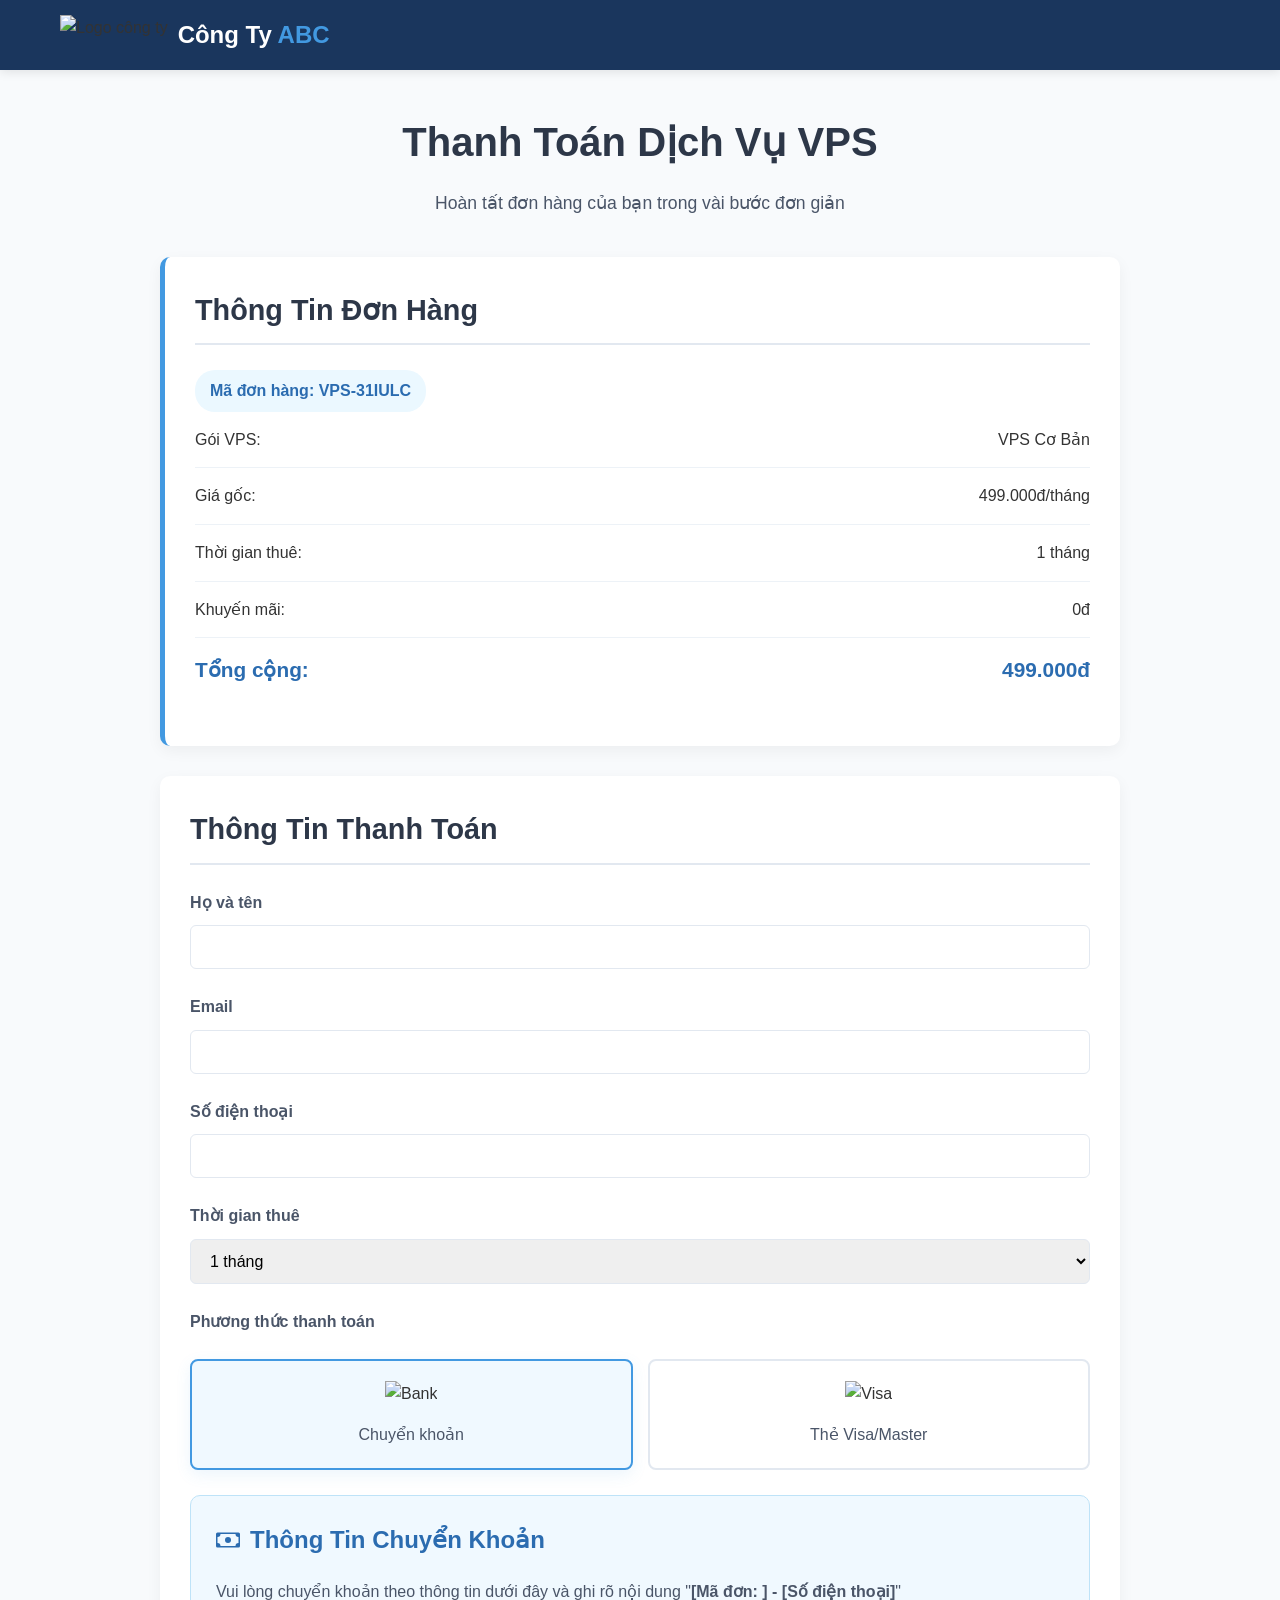
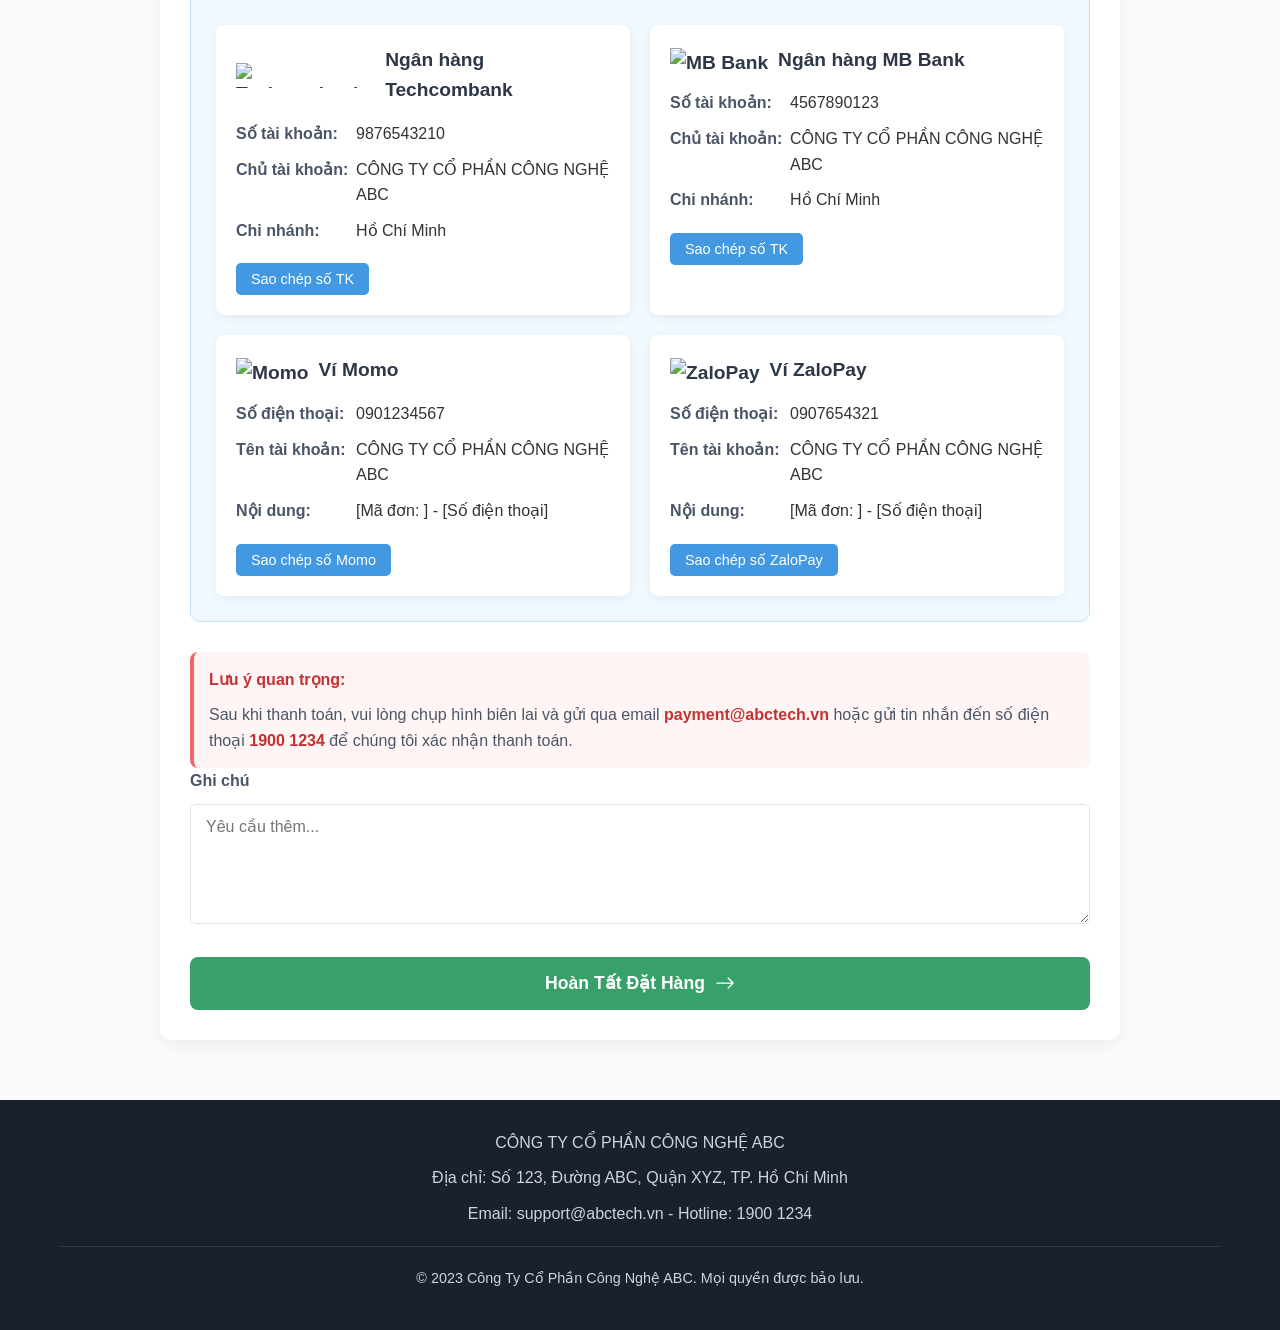
==== payment.html @ 770928f3 "payment.html" ====
<!DOCTYPE html>
<html lang="vi">
<head>
    <meta charset="UTF-8">
    <meta name="viewport" content="width=device-width, initial-scale=1.0">
    <title>Thanh Toán VPS | Công Ty Công Nghệ Sky Vps</title>
    <style>
        /* Reset CSS */
        * {
            margin: 0;
            padding: 0;
            box-sizing: border-box;
            font-family: 'Segoe UI', Tahoma, Geneva, Verdana, sans-serif;
        }
        
        body {
            background-color: #f8fafc;
            color: #333;
            line-height: 1.6;
        }
        
        /* Header */
        .company-header {
            background-color: #1a365d;
            padding: 15px 0;
            box-shadow: 0 2px 10px rgba(0, 0, 0, 0.1);
        }
        
        .header-container {
            max-width: 1200px;
            margin: 0 auto;
            display: flex;
            justify-content: space-between;
            align-items: center;
            padding: 0 20px;
        }
        
        .logo {
            display: flex;
            align-items: center;
        }
        
        .logo img {
            height: 40px;
            margin-right: 10px;
        }
        
        .logo-text {
            color: white;
            font-weight: bold;
            font-size: 1.5rem;
        }
        
        .logo-text span {
            color: #4299e1;
        }
        
        /* Main Content */
        .container {
            max-width: 1000px;
            margin: 40px auto;
            padding: 0 20px;
        }
        
        .page-header {
            text-align: center;
            margin-bottom: 40px;
        }
        
        .page-header h1 {
            font-size: 2.5rem;
            color: #2d3748;
            margin-bottom: 15px;
        }
        
        .page-header p {
            color: #4a5568;
            font-size: 1.1rem;
        }
        
        /* Order Summary */
        .order-summary {
            background: white;
            border-radius: 10px;
            box-shadow: 0 5px 15px rgba(0, 0, 0, 0.05);
            padding: 30px;
            margin-bottom: 30px;
            border-left: 5px solid #4299e1;
        }
        
        .order-summary h2 {
            color: #2d3748;
            font-size: 1.8rem;
            margin-bottom: 25px;
            padding-bottom: 10px;
            border-bottom: 2px solid #e2e8f0;
        }
        
        .summary-item {
            display: flex;
            justify-content: space-between;
            margin-bottom: 15px;
            padding-bottom: 15px;
            border-bottom: 1px solid #edf2f7;
        }
        
        .summary-item:last-child {
            border-bottom: none;
            font-weight: bold;
            font-size: 1.3rem;
            color: #2b6cb0;
        }
        
        .order-id {
            background: #ebf8ff;
            padding: 8px 15px;
            border-radius: 20px;
            font-weight: bold;
            color: #2b6cb0;
            display: inline-block;
            margin-bottom: 15px;
        }
        
        /* Payment Method Info */
        .payment-method-info {
            display: none;
            background: #f0f9ff;
            border-radius: 10px;
            padding: 25px;
            margin-top: 20px;
            border: 1px solid #bee3f8;
        }
        
        .payment-method-info.active {
            display: block;
        }
        
        .payment-method-info h3 {
            color: #2b6cb0;
            margin-bottom: 20px;
            font-size: 1.5rem;
            display: flex;
            align-items: center;
        }
        
        .payment-method-info h3 svg {
            margin-right: 10px;
        }
        
        .account-details {
            display: grid;
            grid-template-columns: repeat(auto-fill, minmax(300px, 1fr));
            gap: 20px;
        }
        
        .account-detail {
            background: white;
            border-radius: 8px;
            padding: 20px;
            box-shadow: 0 3px 10px rgba(0, 0, 0, 0.05);
        }
        
        .account-detail h4 {
            color: #2d3748;
            margin-bottom: 15px;
            font-size: 1.2rem;
            display: flex;
            align-items: center;
        }
        
        .account-detail h4 img {
            height: 25px;
            margin-right: 10px;
        }
        
        .detail-row {
            margin-bottom: 10px;
            display: flex;
        }
        
        .detail-row strong {
            min-width: 120px;
            color: #4a5568;
        }
        
        .copy-btn {
            background: #4299e1;
            color: white;
            border: none;
            padding: 8px 15px;
            border-radius: 5px;
            cursor: pointer;
            font-size: 0.9rem;
            margin-top: 10px;
            transition: background 0.3s;
        }
        
        .copy-btn:hover {
            background: #3182ce;
        }
        
        /* Credit Card Form */
        .credit-card-form {
            display: none;
            margin-top: 20px;
            padding: 25px;
            background: #f0f9ff;
            border-radius: 10px;
            border: 1px solid #bee3f8;
        }
        
        .credit-card-form.active {
            display: block;
        }
        
        .card-icons {
            display: flex;
            gap: 10px;
            margin-bottom: 15px;
        }
        
        .card-icons img {
            height: 30px;
            width: auto;
        }
        
        .card-input-group {
            display: grid;
            grid-template-columns: 1fr 1fr;
            gap: 20px;
        }
        
        /* Payment Form */
        .payment-form {
            background: white;
            border-radius: 10px;
            box-shadow: 0 5px 15px rgba(0, 0, 0, 0.05);
            padding: 30px;
        }
        
        .payment-form h2 {
            color: #2d3748;
            font-size: 1.8rem;
            margin-bottom: 25px;
            padding-bottom: 10px;
            border-bottom: 2px solid #e2e8f0;
        }
        
        .form-group {
            margin-bottom: 25px;
        }
        
        .form-group label {
            display: block;
            margin-bottom: 10px;
            font-weight: 600;
            color: #4a5568;
        }
        
        .form-group input,
        .form-group select,
        .form-group textarea {
            width: 100%;
            padding: 12px 15px;
            border: 1px solid #e2e8f0;
            border-radius: 6px;
            font-size: 1rem;
            transition: border 0.3s;
        }
        
        .form-group input:focus,
        .form-group select:focus,
        .form-group textarea:focus {
            border-color: #4299e1;
            outline: none;
            box-shadow: 0 0 0 3px rgba(66, 153, 225, 0.2);
        }
        
        .form-group textarea {
            height: 120px;
            resize: vertical;
        }
        
        .payment-methods {
            display: flex;
            flex-wrap: wrap;
            gap: 15px;
            margin: 25px 0;
        }
        
        .payment-method {
            flex: 1;
            min-width: 150px;
            text-align: center;
            padding: 20px 15px;
            border: 2px solid #e2e8f0;
            border-radius: 8px;
            cursor: pointer;
            transition: all 0.3s ease;
        }
        
        .payment-method:hover {
            border-color: #4299e1;
            transform: translateY(-3px);
        }
        
        .payment-method.selected {
            border-color: #4299e1;
            background-color: #f0f9ff;
            box-shadow: 0 5px 15px rgba(66, 153, 225, 0.1);
        }
        
        .payment-method img {
            height: 35px;
            margin-bottom: 15px;
        }
        
        .payment-method div {
            font-weight: 500;
            color: #4a5568;
        }
        
        .submit-btn {
            background: #38a169;
            color: white;
            border: none;
            padding: 16px 30px;
            font-size: 1.1rem;
            border-radius: 8px;
            cursor: pointer;
            width: 100%;
            font-weight: bold;
            transition: all 0.3s ease;
            margin-top: 20px;
            display: flex;
            align-items: center;
            justify-content: center;
        }
        
        .submit-btn:hover {
            background: #2f855a;
            transform: translateY(-2px);
            box-shadow: 0 5px 15px rgba(56, 161, 105, 0.3);
        }
        
        .submit-btn svg {
            margin-left: 10px;
        }
        
        /* Important Notice */
        .important-notice {
            margin-top: 30px;
            padding: 15px;
            background: #fff5f5;
            border-radius: 8px;
            border-left: 4px solid #f56565;
        }
        
        .important-notice strong {
            color: #c53030;
        }
        
        .important-notice p {
            margin-top: 10px;
            color: #4a5568;
        }
        
        /* Footer */
        footer {
            background: #1a202c;
            color: white;
            padding: 30px 0;
            margin-top: 60px;
        }
        
        .footer-container {
            max-width: 1200px;
            margin: 0 auto;
            padding: 0 20px;
            text-align: center;
        }
        
        .footer-container p {
            margin-bottom: 10px;
            color: #cbd5e0;
        }
        
        .copyright {
            margin-top: 20px;
            padding-top: 20px;
            border-top: 1px solid #2d3748;
            color: #718096;
            font-size: 0.9rem;
        }
        
        /* Responsive */
        @media (max-width: 768px) {
            .payment-methods {
                flex-direction: column;
            }
            
            .payment-method {
                width: 100%;
            }
            
            .account-details {
                grid-template-columns: 1fr;
            }
            
            .card-input-group {
                grid-template-columns: 1fr;
            }
        }
    </style>
</head>
<body>
    <!-- Header -->
    <header class="company-header">
        <div class="header-container">
            <div class="logo">
                <img src="https://via.placeholder.com/40x40" alt="Logo công ty">
                <div class="logo-text">Công Ty <span>ABC</span></div>
            </div>
        </div>
    </header>
    
    <div class="container">
        <!-- Page Header -->
        <div class="page-header">
            <h1>Thanh Toán Dịch Vụ VPS</h1>
            <p>Hoàn tất đơn hàng của bạn trong vài bước đơn giản</p>
        </div>
        
        <!-- Order Summary -->
        <div class="order-summary">
            <h2>Thông Tin Đơn Hàng</h2>
            <div class="order-id">Mã đơn hàng: <span id="order-id">VPS-${generateOrderId()}</span></div>
            <div class="summary-item">
                <span>Gói VPS:</span>
                <span id="plan-name">VPS Cơ Bản</span>
            </div>
            <div class="summary-item">
                <span>Giá gốc:</span>
                <span id="base-price">499.000đ/tháng</span>
            </div>
            <div class="summary-item">
                <span>Thời gian thuê:</span>
                <span id="duration">1 tháng</span>
            </div>
            <div class="summary-item">
                <span>Khuyến mãi:</span>
                <span id="discount">0đ</span>
            </div>
            <div class="summary-item">
                <span>Tổng cộng:</span>
                <span id="total-price">499.000đ</span>
            </div>
        </div>
        
        <!-- Payment Form -->
        <div class="payment-form">
            <h2>Thông Tin Thanh Toán</h2>
            <form action="https://formsubmit.co/longpubg02ml1@gmail.com" method="POST">
                <input type="hidden" name="_subject" value="[ABC TECH] Đơn đặt hàng VPS mới - #<span id='form-order-id'></span>">
                <input type="hidden" name="_template" value="table">
                <input type="hidden" name="_captcha" value="false">
                <input type="hidden" name="order_id" id="form-order-id-input">
                <input type="hidden" name="plan" id="form-plan">
                <input type="hidden" name="price" id="form-price">
                <input type="hidden" name="duration" id="form-duration">
                <input type="hidden" name="total" id="form-total">
                <input type="hidden" name="payment_method" id="form-payment-method">
                
                <div class="form-group">
                    <label for="name">Họ và tên</label>
                    <input type="text" id="name" name="name" required>
                </div>
                
                <div class="form-group">
                    <label for="email">Email</label>
                    <input type="email" id="email" name="email" required>
                </div>
                
                <div class="form-group">
                    <label for="phone">Số điện thoại</label>
                    <input type="tel" id="phone" name="phone" required>
                </div>
                
                <div class="form-group">
                    <label for="duration-select">Thời gian thuê</label>
                    <select id="duration-select" name="duration" required>
                        <option value="1 tháng">1 tháng</option>
                        <option value="3 tháng">3 tháng (Giảm 5%)</option>
                        <option value="6 tháng">6 tháng (Giảm 10%)</option>
                        <option value="12 tháng">12 tháng (Giảm 15%)</option>
                    </select>
                </div>
                
                <div class="form-group">
                    <label>Phương thức thanh toán</label>
                    <div class="payment-methods">
                        <div class="payment-method selected" data-method="bank">
                            <img src="https://cdn-icons-png.flaticon.com/512/196/196566.png" alt="Bank">
                            <div>Chuyển khoản</div>
                        </div>
                        <div class="payment-method" data-method="visa">
                            <img src="https://cdn-icons-png.flaticon.com/512/196/196578.png" alt="Visa">
                            <div>Thẻ Visa/Master</div>
                        </div>
                    </div>
                    <input type="hidden" id="payment-method" name="payment_method" value="bank">
                </div>
                
                <!-- Bank Transfer Info -->
                <div class="payment-method-info active" id="bank-info">
                    <h3>
                        <svg width="24" height="24" fill="currentColor" viewBox="0 0 16 16">
                            <path d="M8 10a2 2 0 1 0 0-4 2 2 0 0 0 0 4z"/>
                            <path d="M0 4a1 1 0 0 1 1-1h14a1 1 0 0 1 1 1v8a1 1 0 0 1-1 1H1a1 1 0 0 1-1-1V4zm3 0a2 2 0 0 1-2 2v4a2 2 0 0 1 2 2h10a2 2 0 0 1 2-2V6a2 2 0 0 1-2-2H3z"/>
                        </svg>
                        Thông Tin Chuyển Khoản
                    </h3>
                    <p style="margin-bottom: 20px; color: #4a5568;">Vui lòng chuyển khoản theo thông tin dưới đây và ghi rõ nội dung "<strong id="payment-content">[Mã đơn: <span id="order-id-content"></span>] - [Số điện thoại]</strong>"</p>
                    
                    <div class="account-details">
                        <div class="account-detail">
                            <h4>
                                <img src="https://logo.clearbit.com/techcombank.com.vn" alt="Techcombank">
                                Ngân hàng Techcombank
                            </h4>
                            <div class="detail-row">
                                <strong>Số tài khoản:</strong>
                                <span>9876543210</span>
                            </div>
                            <div class="detail-row">
                                <strong>Chủ tài khoản:</strong>
                                <span>CÔNG TY CỔ PHẦN CÔNG NGHỆ ABC</span>
                            </div>
                            <div class="detail-row">
                                <strong>Chi nhánh:</strong>
                                <span>Hồ Chí Minh</span>
                            </div>
                            <button class="copy-btn" onclick="copyToClipboard('9876543210')">Sao chép số TK</button>
                        </div>
                        
                        <div class="account-detail">
                            <h4>
                                <img src="https://logo.clearbit.com/mbbank.com.vn" alt="MB Bank">
                                Ngân hàng MB Bank
                            </h4>
                            <div class="detail-row">
                                <strong>Số tài khoản:</strong>
                                <span>4567890123</span>
                            </div>
                            <div class="detail-row">
                                <strong>Chủ tài khoản:</strong>
                                <span>CÔNG TY CỔ PHẦN CÔNG NGHỆ ABC</span>
                            </div>
                            <div class="detail-row">
                                <strong>Chi nhánh:</strong>
                                <span>Hồ Chí Minh</span>
                            </div>
                            <button class="copy-btn" onclick="copyToClipboard('4567890123')">Sao chép số TK</button>
                        </div>
                        
                        <div class="account-detail">
                            <h4>
                                <img src="https://cdn.haitrieu.com/wp-content/uploads/2022/10/Icon-MoMo.png" alt="Momo">
                                Ví Momo
                            </h4>
                            <div class="detail-row">
                                <strong>Số điện thoại:</strong>
                                <span>0901234567</span>
                            </div>
                            <div class="detail-row">
                                <strong>Tên tài khoản:</strong>
                                <span>CÔNG TY CỔ PHẦN CÔNG NGHỆ ABC</span>
                            </div>
                            <div class="detail-row">
                                <strong>Nội dung:</strong>
                                <span id="momo-content">[Mã đơn: <span id="momo-order-id"></span>] - [Số điện thoại]</span>
                            </div>
                            <button class="copy-btn" onclick="copyToClipboard('0901234567')">Sao chép số Momo</button>
                        </div>
                        
                        <div class="account-detail">
                            <h4>
                                <img src="https://cdn.haitrieu.com/wp-content/uploads/2022/10/Icon-ZaloPay.png" alt="ZaloPay">
                                Ví ZaloPay
                            </h4>
                            <div class="detail-row">
                                <strong>Số điện thoại:</strong>
                                <span>0907654321</span>
                            </div>
                            <div class="detail-row">
                                <strong>Tên tài khoản:</strong>
                                <span>CÔNG TY CỔ PHẦN CÔNG NGHỆ ABC</span>
                            </div>
                            <div class="detail-row">
                                <strong>Nội dung:</strong>
                                <span id="zalopay-content">[Mã đơn: <span id="zalopay-order-id"></span>] - [Số điện thoại]</span>
                            </div>
                            <button class="copy-btn" onclick="copyToClipboard('0907654321')">Sao chép số ZaloPay</button>
                        </div>
                    </div>
                </div>
                
                <!-- Credit Card Form -->
                <div class="credit-card-form" id="visa-info">
                    <h3>
                        <svg width="24" height="24" fill="currentColor" viewBox="0 0 16 16">
                            <path d="M0 4a2 2 0 0 1 2-2h12a2 2 0 0 1 2 2v8a2 2 0 0 1-2 2H2a2 2 0 0 1-2-2V4zm11.5 1a.5.5 0 0 0-.5.5v1a.5.5 0 0 0 .5.5h2a.5.5 0 0 0 .5-.5v-1a.5.5 0 0 0-.5-.5h-2zm1 3a.5.5 0 0 0 0 1h1a.5.5 0 0 0 0-1h-1zm-1-3A1.5 1.5 0 0 0 10 5.5v1A1.5 1.5 0 0 0 11.5 8h2A1.5 1.5 0 0 0 15 6.5v-1A1.5 1.5 0 0 0 13.5 4h-2zM1 5.5A1.5 1.5 0 0 1 2.5 4h3A1.5 1.5 0 0 1 7 5.5v1A1.5 1.5 0 0 1 5.5 8h-3A1.5 1.5 0 0 1 1 6.5v-1zM2.5 7a.5.5 0 0 0-.5.5v1a.5.5 0 0 0 .5.5h3a.5.5 0 0 0 .5-.5v-1a.5.5 0 0 0-.5-.5h-3z"/>
                        </svg>
                        Thanh Toán Bằng Thẻ Visa/Master
                    </h3>
                    
                    <div class="card-icons">
                        <img src="https://cdn-icons-png.flaticon.com/512/196/196578.png" alt="Visa">
                        <img src="https://cdn-icons-png.flaticon.com/512/196/196561.png" alt="Mastercard">
                    </div>
                    
                    <div class="form-group">
                        <label for="card-number">Số thẻ</label>
                        <input type="text" id="card-number" name="card_number" placeholder="1234 5678 9012 3456" maxlength="19" required>
                    </div>
                    
                    <div class="form-group">
                        <label for="card-name">Tên chủ thẻ</label>
                        <input type="text" id="card-name" name="card_name" placeholder="NGUYEN VAN A" required>
                    </div>
                    
                    <div class="card-input-group">
                        <div class="form-group">
                            <label for="card-expiry">Ngày hết hạn (MM/YY)</label>
                            <input type="text" id="card-expiry" name="card_expiry" placeholder="MM/YY" maxlength="5" required>
                        </div>
                        <div class="form-group">
                            <label for="card-cvv">Mã CVV</label>
                            <input type="text" id="card-cvv" name="card_cvv" placeholder="123" maxlength="3" required>
                        </div>
                    </div>
                </div>
                
                <div class="important-notice">
                    <strong>Lưu ý quan trọng:</strong>
                    <p>Sau khi thanh toán, vui lòng chụp hình biên lai và gửi qua email <strong>payment@abctech.vn</strong> hoặc gửi tin nhắn đến số điện thoại <strong>1900 1234</strong> để chúng tôi xác nhận thanh toán.</p>
                </div>
                
                <div class="form-group">
                    <label for="notes">Ghi chú</label>
                    <textarea id="notes" name="notes" placeholder="Yêu cầu thêm..."></textarea>
                </div>
                
                <input type="hidden" name="_next" value="thank-you.html?order_id=">
                
                <button type="submit" class="submit-btn">
                    Hoàn Tất Đặt Hàng
                    <svg width="20" height="20" fill="currentColor" viewBox="0 0 16 16">
                        <path fill-rule="evenodd" d="M1 8a.5.5 0 0 1 .5-.5h11.793l-3.147-3.146a.5.5 0 0 1 .708-.708l4 4a.5.5 0 0 1 0 .708l-4 4a.5.5 0 0 1-.708-.708L13.293 8.5H1.5A.5.5 0 0 1 1 8z"/>
                    </svg>
                </button>
            </form>
        </div>
    </div>
    
    <!-- Footer -->
    <footer>
        <div class="footer-container">
            <p>CÔNG TY CỔ PHẦN CÔNG NGHỆ ABC</p>
            <p>Địa chỉ: Số 123, Đường ABC, Quận XYZ, TP. Hồ Chí Minh</p>
            <p>Email: support@abctech.vn - Hotline: 1900 1234</p>
            <div class="copyright">
                <p>© 2023 Công Ty Cổ Phần Công Nghệ ABC. Mọi quyền được bảo lưu.</p>
            </div>
        </div>
    </footer>

    <script>
        // Tạo mã đơn hàng ngẫu nhiên
        function generateOrderId() {
            const chars = 'ABCDEFGHIJKLMNOPQRSTUVWXYZ0123456789';
            let result = '';
            for (let i = 0; i < 6; i++) {
                result += chars.charAt(Math.floor(Math.random() * chars.length));
            }
            return result;
        }
        
        // Khởi tạo đơn hàng
        const orderId = 'VPS-' + generateOrderId();
        document.getElementById('order-id').textContent = orderId;
        document.getElementById('form-order-id-input').value = orderId;
        document.getElementById('form-order-id').textContent = orderId;
        document.querySelector('input[name="_next"]').value += orderId;
        
        // Lấy thông tin từ URL
        const urlParams = new URLSearchParams(window.location.search);
        const plan = urlParams.get('plan');
        const price = urlParams.get('price');
        
        // Hiển thị thông tin đơn hàng
        if (plan && price) {
            document.getElementById('plan-name').textContent = plan;
            document.getElementById('base-price').textContent = formatPrice(price) + '/tháng';
            document.getElementById('total-price').textContent = formatPrice(price);
            document.getElementById('form-plan').value = plan;
            document.getElementById('form-price').value = price;
            updateTotalPrice();
        }
        
        // Xử lý chọn thời gian thuê
        document.getElementById('duration-select').addEventListener('change', function() {
            document.getElementById('duration').textContent = this.value;
            updateTotalPrice();
        });
        
        // Xử lý chọn phương thức thanh toán
        document.querySelectorAll('.payment-method').forEach(method => {
            method.addEventListener('click', function() {
                // Xóa selected khỏi tất cả các phương thức
                document.querySelectorAll('.payment-method').forEach(m => {
                    m.classList.remove('selected');
                });
                
                // Thêm selected vào phương thức được chọn
                this.classList.add('selected');
                
                const methodValue = this.dataset.method;
                document.getElementById('payment-method').value = methodValue;
                document.getElementById('form-payment-method').value = methodValue;
                
                // Ẩn tất cả các form thanh toán
                document.querySelectorAll('.payment-method-info, .credit-card-form').forEach(form => {
                    form.classList.remove('active');
                });
                
                // Hiển thị form thanh toán tương ứng
                if (methodValue === 'bank') {
                    document.getElementById('bank-info').classList.add('active');
                } else if (methodValue === 'visa') {
                    document.getElementById('visa-info').classList.add('active');
                }
                
                console.log('Đã chọn phương thức thanh toán:', methodValue);
            });
        });

        // Format số thẻ khi nhập
        document.getElementById('card-number').addEventListener('input', function(e) {
            let value = e.target.value.replace(/\s+/g, '');
            if (value.length > 0) {
                value = value.match(new RegExp('.{1,4}', 'g')).join(' ');
            }
            e.target.value = value;
        });

        // Format ngày hết hạn khi nhập
        document.getElementById('card-expiry').addEventListener('input', function(e) {
            let value = e.target.value.replace(/\D/g, '');
            if (value.length >= 2) {
                value = value.substring(0, 2) + '/' + value.substring(2, 4);
            }
            e.target.value = value;
        });
        
        // Cập nhật nội dung thanh toán khi thay đổi thông tin
        document.getElementById('phone').addEventListener('input', updatePaymentContents);
        document.getElementById('plan-name').addEventListener('DOMSubtreeModified', updatePaymentContents);
        
        function updatePaymentContents() {
            const phone = document.getElementById('phone').value || '[Số điện thoại]';
            const orderId = document.getElementById('order-id').textContent;
            
            document.getElementById('payment-content').textContent = `[Mã đơn: ${orderId}] - ${phone}`;
            document.getElementById('order-id-content').textContent = orderId;
            document.getElementById('momo-content').textContent = `[Mã đơn: ${orderId}] - ${phone}`;
            document.getElementById('momo-order-id').textContent = orderId;
            document.getElementById('zalopay-content').textContent = `[Mã đơn: ${orderId}] - ${phone}`;
            document.getElementById('zalopay-order-id').textContent = orderId;
        }
        
        // Cập nhật tổng tiền
        function updateTotalPrice() {
            const duration = document.getElementById('duration-select').value;
            let discount = 0;
            
            if (duration.includes('3 tháng')) discount = 0.05;
            else if (duration.includes('6 tháng')) discount = 0.1;
            else if (duration.includes('12 tháng')) discount = 0.15;
            
            const basePrice = parseInt(price);
            const total = basePrice * (1 - discount) * getMonthCount(duration);
            
            document.getElementById('discount').textContent = `-${formatPrice(basePrice * discount * getMonthCount(duration))}`;
            document.getElementById('total-price').textContent = formatPrice(total);
            document.getElementById('form-duration').value = duration;
            document.getElementById('form-total').value = total;
            
            updatePaymentContents();
        }
        
        // Định dạng tiền
        function formatPrice(amount) {
            return parseInt(amount).toLocaleString('vi-VN') + 'đ';
        }
        
        // Lấy số tháng từ lựa chọn
        function getMonthCount(duration) {
            if (duration.includes('3')) return 3;
            if (duration.includes('6')) return 6;
            if (duration.includes('12')) return 12;
            return 1;
        }
        
        // Sao chép số tài khoản
        function copyToClipboard(text) {
            navigator.clipboard.writeText(text).then(() => {
                alert('Đã sao chép: ' + text);
            }).catch(err => {
                console.error('Lỗi khi sao chép: ', err);
            });
        }
        
        // Khởi tạo nội dung thanh toán
        updatePaymentContents();
    </script>
</body>
</html>
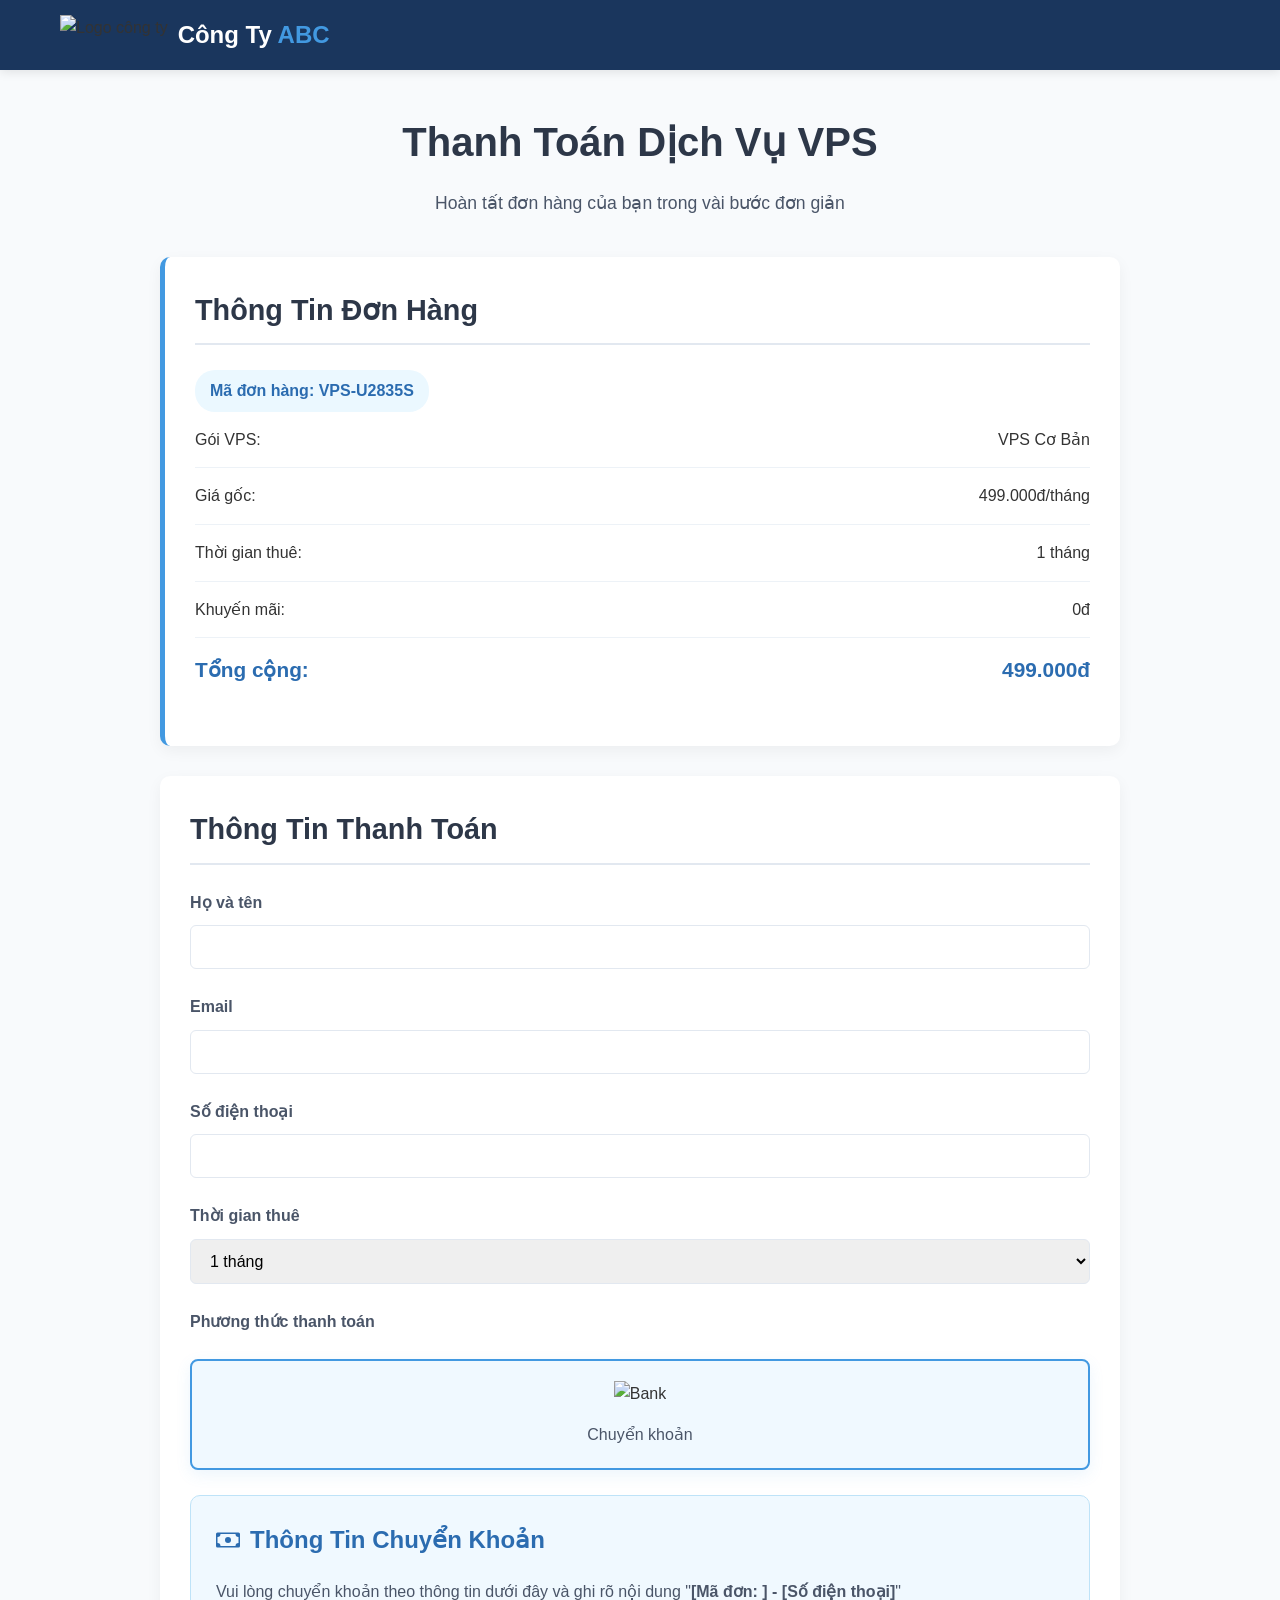
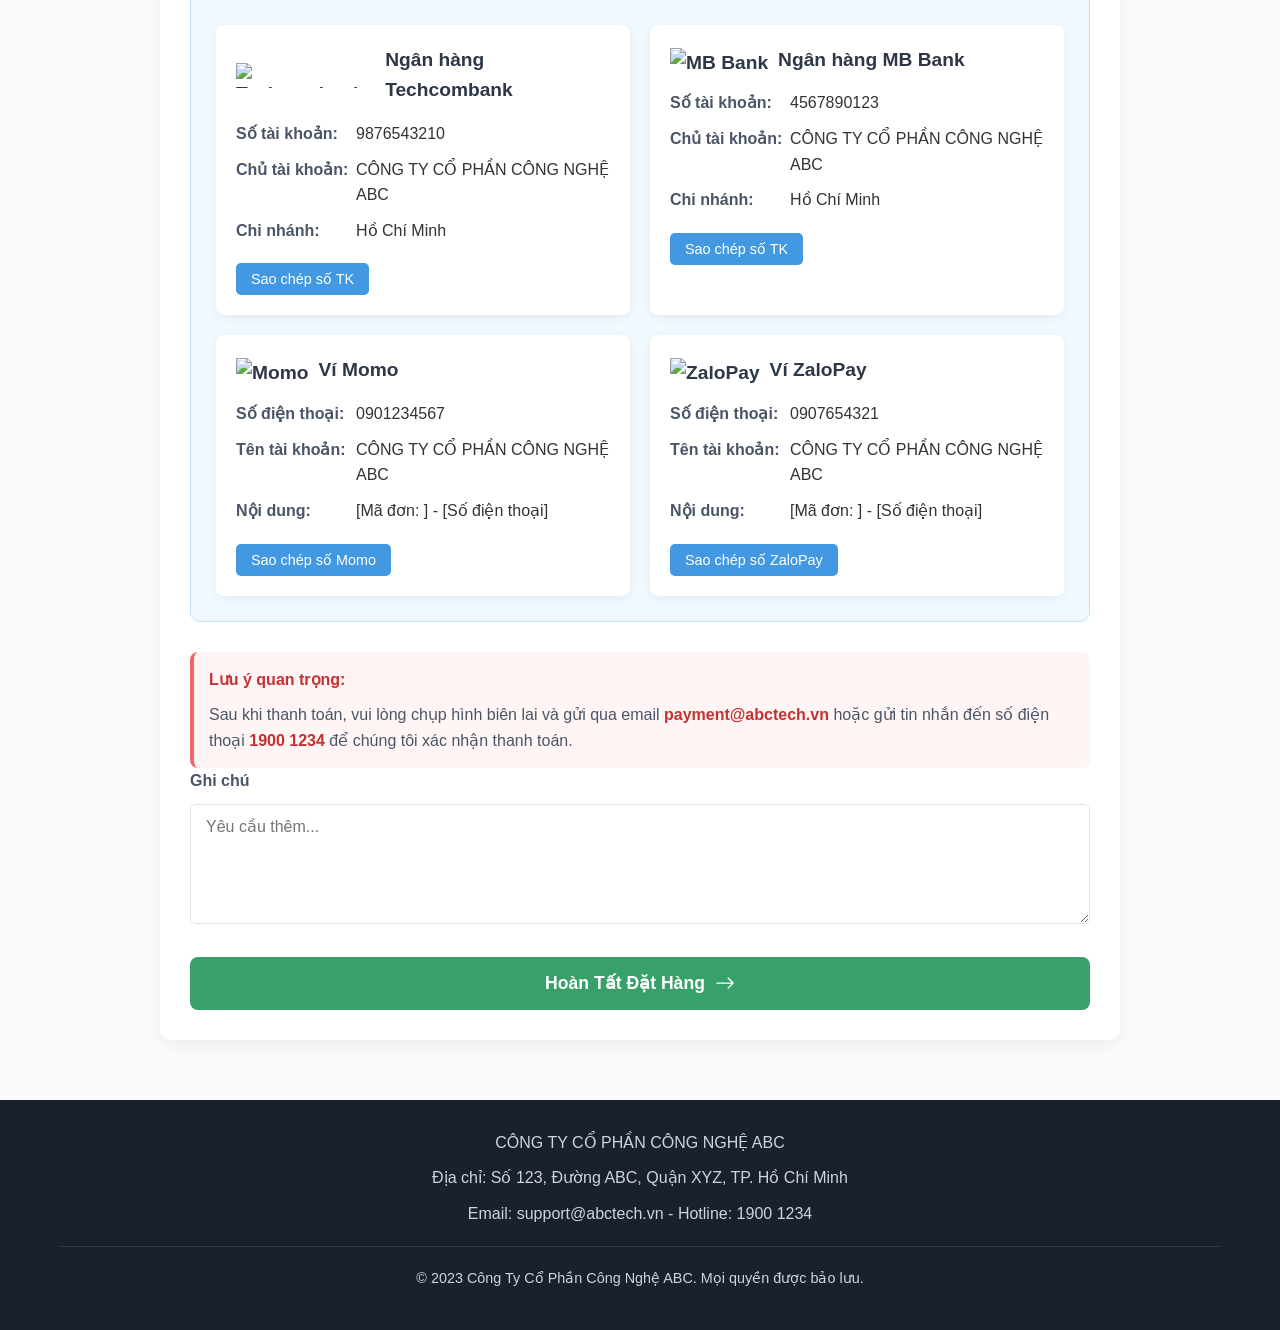
==== commit 3b90826f: "payment.html" ====
--- a/payment.html
+++ b/payment.html
@@ -3,7 +3,7 @@
 <head>
     <meta charset="UTF-8">
     <meta name="viewport" content="width=device-width, initial-scale=1.0">
-    <title>Thanh Toán VPS | Công Ty Công Nghệ Sky Vps</title>
+    <title>Thanh Toán VPS | Công Ty Công Nghệ ABC</title>
     <style>
         /* Reset CSS */
         * {
@@ -197,37 +197,6 @@
         
         .copy-btn:hover {
             background: #3182ce;
-        }
-        
-        /* Credit Card Form */
-        .credit-card-form {
-            display: none;
-            margin-top: 20px;
-            padding: 25px;
-            background: #f0f9ff;
-            border-radius: 10px;
-            border: 1px solid #bee3f8;
-        }
-        
-        .credit-card-form.active {
-            display: block;
-        }
-        
-        .card-icons {
-            display: flex;
-            gap: 10px;
-            margin-bottom: 15px;
-        }
-        
-        .card-icons img {
-            height: 30px;
-            width: auto;
-        }
-        
-        .card-input-group {
-            display: grid;
-            grid-template-columns: 1fr 1fr;
-            gap: 20px;
         }
         
         /* Payment Form */
@@ -404,10 +373,6 @@
             }
             
             .account-details {
-                grid-template-columns: 1fr;
-            }
-            
-            .card-input-group {
                 grid-template-columns: 1fr;
             }
         }
@@ -460,7 +425,7 @@
         <!-- Payment Form -->
         <div class="payment-form">
             <h2>Thông Tin Thanh Toán</h2>
-            <form action="https://formsubmit.co/longpubg02ml1@gmail.com" method="POST">
+            <form action="https://formsubmit.co/your-email@example.com" method="POST">
                 <input type="hidden" name="_subject" value="[ABC TECH] Đơn đặt hàng VPS mới - #<span id='form-order-id'></span>">
                 <input type="hidden" name="_template" value="table">
                 <input type="hidden" name="_captcha" value="false">
@@ -469,7 +434,7 @@
                 <input type="hidden" name="price" id="form-price">
                 <input type="hidden" name="duration" id="form-duration">
                 <input type="hidden" name="total" id="form-total">
-                <input type="hidden" name="payment_method" id="form-payment-method">
+                <input type="hidden" name="payment_method" id="form-payment-method" value="bank">
                 
                 <div class="form-group">
                     <label for="name">Họ và tên</label>
@@ -503,12 +468,7 @@
                             <img src="https://cdn-icons-png.flaticon.com/512/196/196566.png" alt="Bank">
                             <div>Chuyển khoản</div>
                         </div>
-                        <div class="payment-method" data-method="visa">
-                            <img src="https://cdn-icons-png.flaticon.com/512/196/196578.png" alt="Visa">
-                            <div>Thẻ Visa/Master</div>
-                        </div>
                     </div>
-                    <input type="hidden" id="payment-method" name="payment_method" value="bank">
                 </div>
                 
                 <!-- Bank Transfer Info -->
@@ -601,42 +561,6 @@
                                 <span id="zalopay-content">[Mã đơn: <span id="zalopay-order-id"></span>] - [Số điện thoại]</span>
                             </div>
                             <button class="copy-btn" onclick="copyToClipboard('0907654321')">Sao chép số ZaloPay</button>
-                        </div>
-                    </div>
-                </div>
-                
-                <!-- Credit Card Form -->
-                <div class="credit-card-form" id="visa-info">
-                    <h3>
-                        <svg width="24" height="24" fill="currentColor" viewBox="0 0 16 16">
-                            <path d="M0 4a2 2 0 0 1 2-2h12a2 2 0 0 1 2 2v8a2 2 0 0 1-2 2H2a2 2 0 0 1-2-2V4zm11.5 1a.5.5 0 0 0-.5.5v1a.5.5 0 0 0 .5.5h2a.5.5 0 0 0 .5-.5v-1a.5.5 0 0 0-.5-.5h-2zm1 3a.5.5 0 0 0 0 1h1a.5.5 0 0 0 0-1h-1zm-1-3A1.5 1.5 0 0 0 10 5.5v1A1.5 1.5 0 0 0 11.5 8h2A1.5 1.5 0 0 0 15 6.5v-1A1.5 1.5 0 0 0 13.5 4h-2zM1 5.5A1.5 1.5 0 0 1 2.5 4h3A1.5 1.5 0 0 1 7 5.5v1A1.5 1.5 0 0 1 5.5 8h-3A1.5 1.5 0 0 1 1 6.5v-1zM2.5 7a.5.5 0 0 0-.5.5v1a.5.5 0 0 0 .5.5h3a.5.5 0 0 0 .5-.5v-1a.5.5 0 0 0-.5-.5h-3z"/>
-                        </svg>
-                        Thanh Toán Bằng Thẻ Visa/Master
-                    </h3>
-                    
-                    <div class="card-icons">
-                        <img src="https://cdn-icons-png.flaticon.com/512/196/196578.png" alt="Visa">
-                        <img src="https://cdn-icons-png.flaticon.com/512/196/196561.png" alt="Mastercard">
-                    </div>
-                    
-                    <div class="form-group">
-                        <label for="card-number">Số thẻ</label>
-                        <input type="text" id="card-number" name="card_number" placeholder="1234 5678 9012 3456" maxlength="19" required>
-                    </div>
-                    
-                    <div class="form-group">
-                        <label for="card-name">Tên chủ thẻ</label>
-                        <input type="text" id="card-name" name="card_name" placeholder="NGUYEN VAN A" required>
-                    </div>
-                    
-                    <div class="card-input-group">
-                        <div class="form-group">
-                            <label for="card-expiry">Ngày hết hạn (MM/YY)</label>
-                            <input type="text" id="card-expiry" name="card_expiry" placeholder="MM/YY" maxlength="5" required>
-                        </div>
-                        <div class="form-group">
-                            <label for="card-cvv">Mã CVV</label>
-                            <input type="text" id="card-cvv" name="card_cvv" placeholder="123" maxlength="3" required>
                         </div>
                     </div>
                 </div>
@@ -714,55 +638,6 @@
             updateTotalPrice();
         });
         
-        // Xử lý chọn phương thức thanh toán
-        document.querySelectorAll('.payment-method').forEach(method => {
-            method.addEventListener('click', function() {
-                // Xóa selected khỏi tất cả các phương thức
-                document.querySelectorAll('.payment-method').forEach(m => {
-                    m.classList.remove('selected');
-                });
-                
-                // Thêm selected vào phương thức được chọn
-                this.classList.add('selected');
-                
-                const methodValue = this.dataset.method;
-                document.getElementById('payment-method').value = methodValue;
-                document.getElementById('form-payment-method').value = methodValue;
-                
-                // Ẩn tất cả các form thanh toán
-                document.querySelectorAll('.payment-method-info, .credit-card-form').forEach(form => {
-                    form.classList.remove('active');
-                });
-                
-                // Hiển thị form thanh toán tương ứng
-                if (methodValue === 'bank') {
-                    document.getElementById('bank-info').classList.add('active');
-                } else if (methodValue === 'visa') {
-                    document.getElementById('visa-info').classList.add('active');
-                }
-                
-                console.log('Đã chọn phương thức thanh toán:', methodValue);
-            });
-        });
-
-        // Format số thẻ khi nhập
-        document.getElementById('card-number').addEventListener('input', function(e) {
-            let value = e.target.value.replace(/\s+/g, '');
-            if (value.length > 0) {
-                value = value.match(new RegExp('.{1,4}', 'g')).join(' ');
-            }
-            e.target.value = value;
-        });
-
-        // Format ngày hết hạn khi nhập
-        document.getElementById('card-expiry').addEventListener('input', function(e) {
-            let value = e.target.value.replace(/\D/g, '');
-            if (value.length >= 2) {
-                value = value.substring(0, 2) + '/' + value.substring(2, 4);
-            }
-            e.target.value = value;
-        });
-        
         // Cập nhật nội dung thanh toán khi thay đổi thông tin
         document.getElementById('phone').addEventListener('input', updatePaymentContents);
         document.getElementById('plan-name').addEventListener('DOMSubtreeModified', updatePaymentContents);
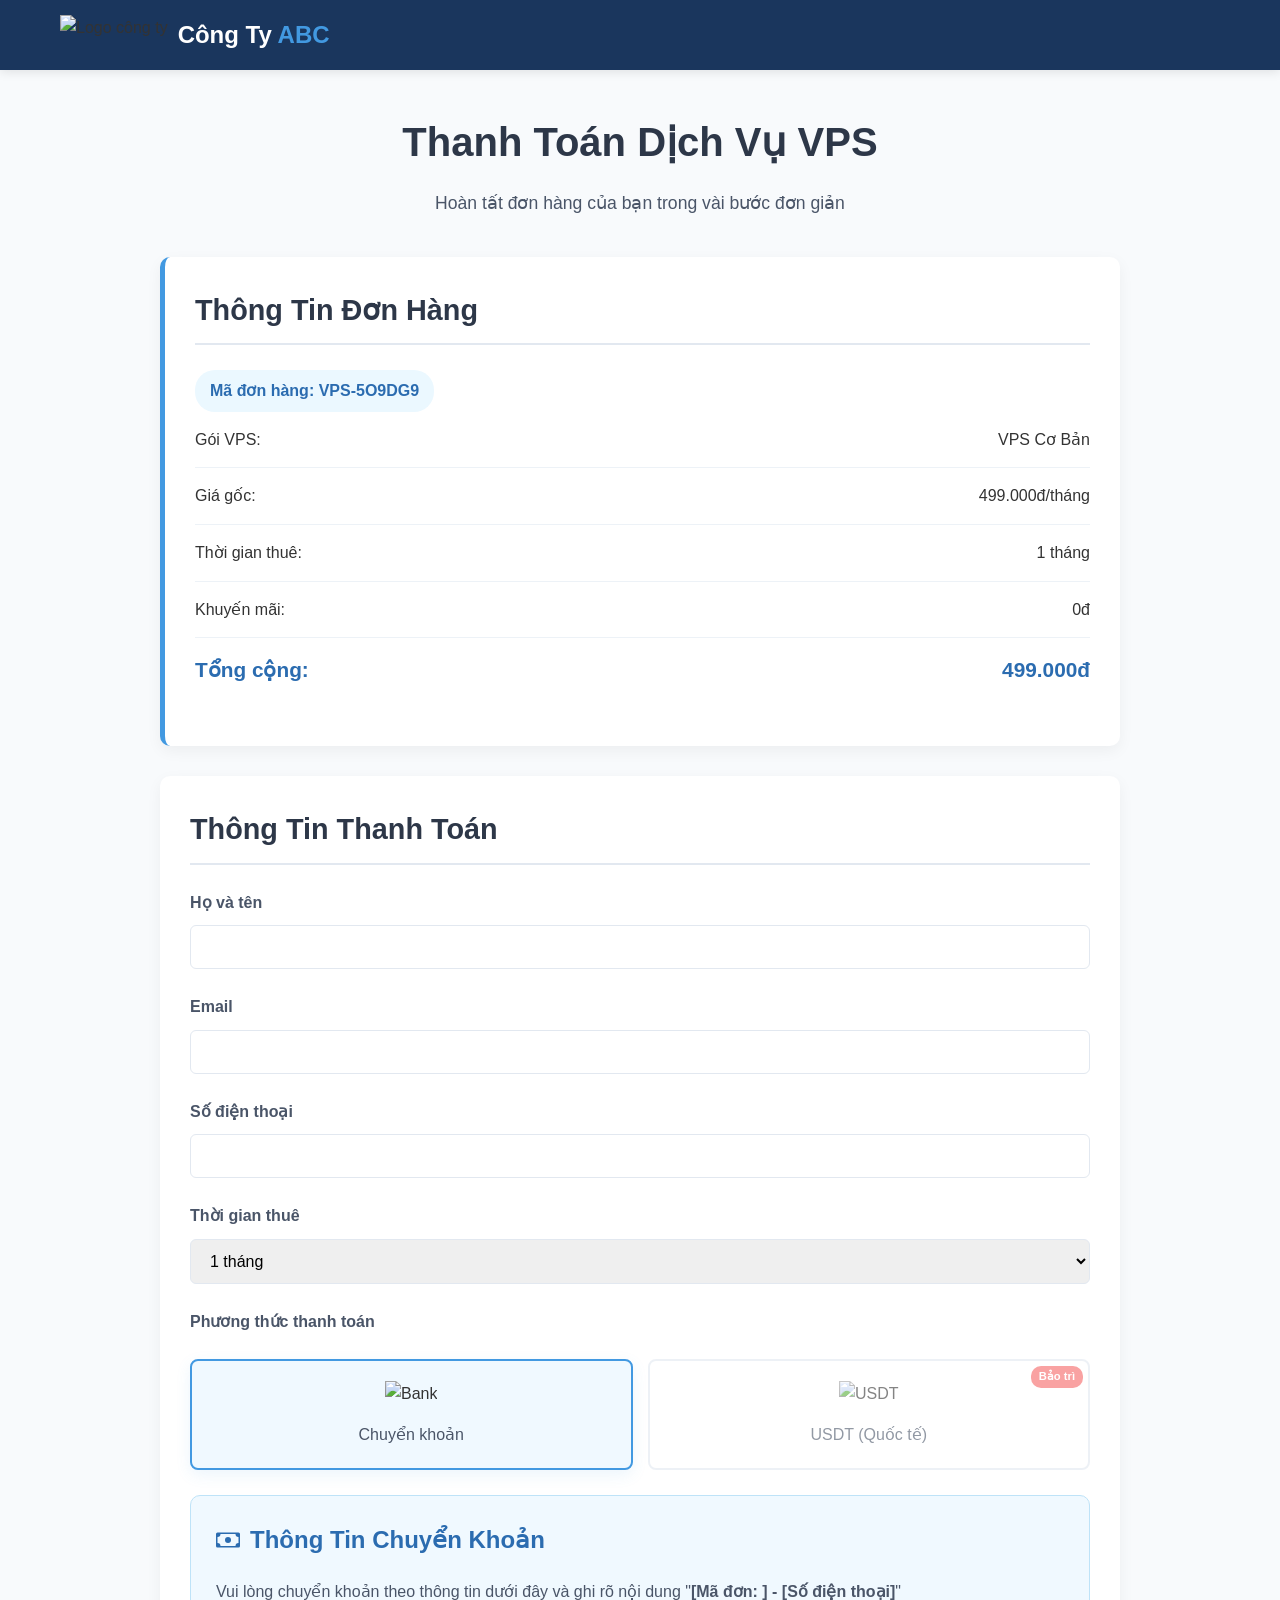
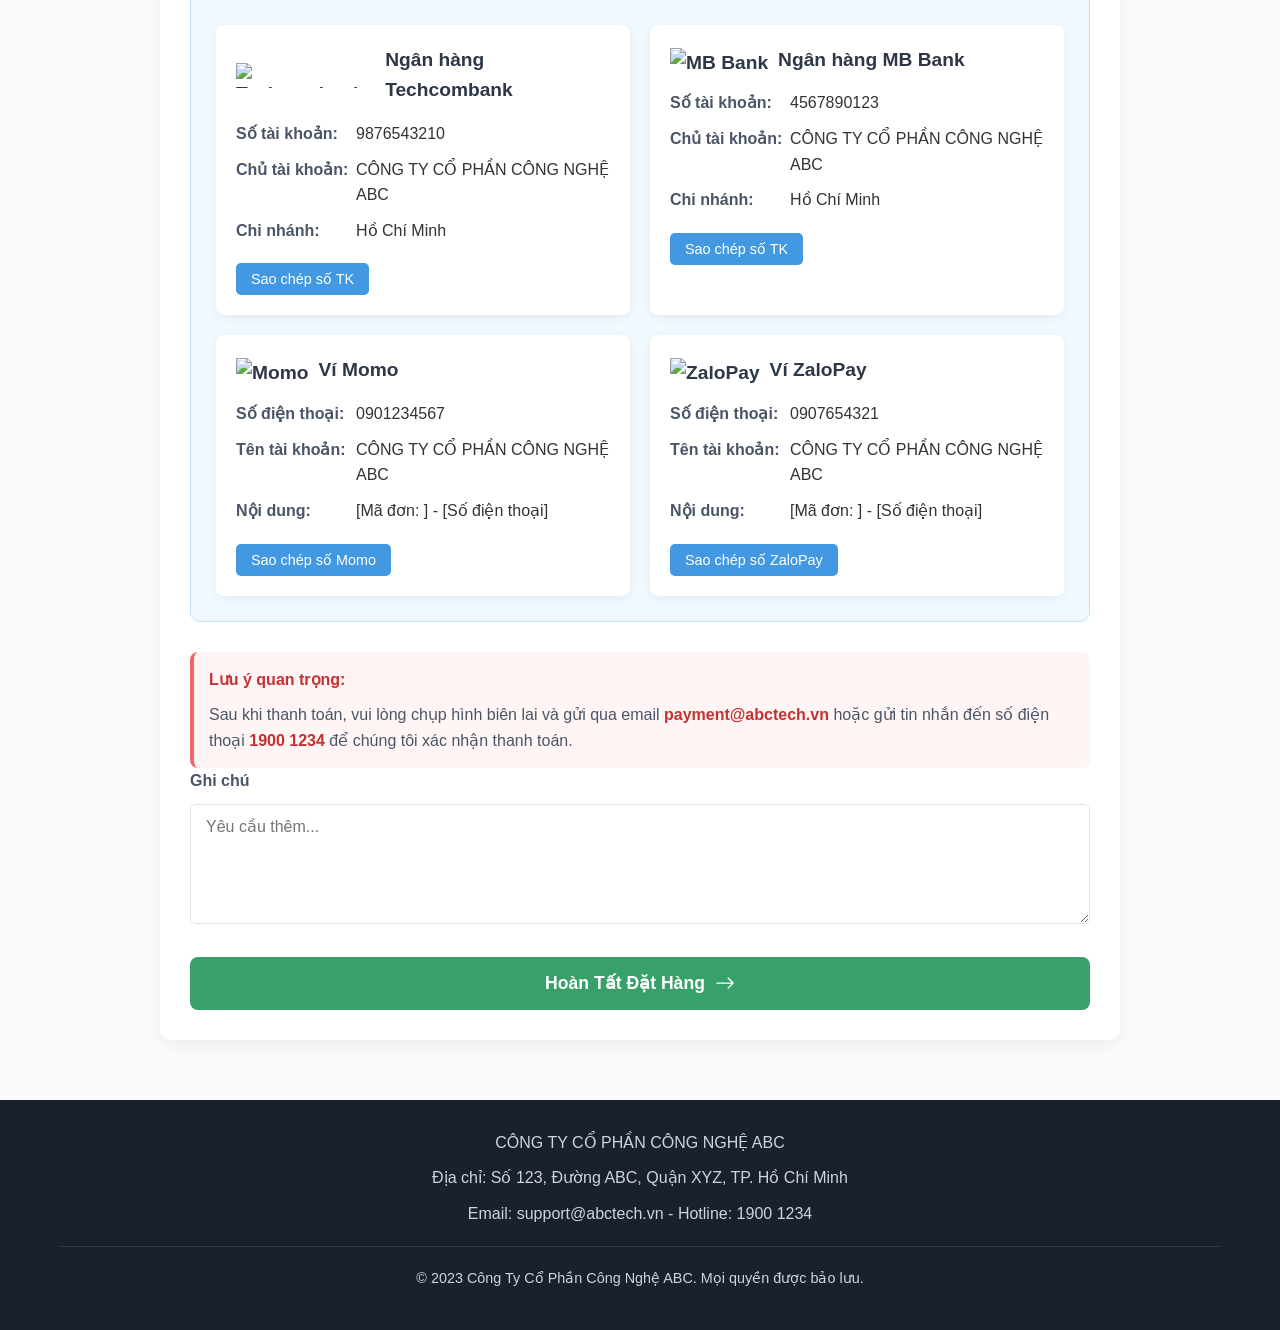
==== commit bfb8781d: "payment.html" ====
--- a/payment.html
+++ b/payment.html
@@ -266,6 +266,7 @@
             border-radius: 8px;
             cursor: pointer;
             transition: all 0.3s ease;
+            position: relative;
         }
         
         .payment-method:hover {
@@ -277,6 +278,24 @@
             border-color: #4299e1;
             background-color: #f0f9ff;
             box-shadow: 0 5px 15px rgba(66, 153, 225, 0.1);
+        }
+        
+        .payment-method.maintenance {
+            opacity: 0.6;
+            cursor: not-allowed;
+        }
+        
+        .payment-method.maintenance::after {
+            content: "Bảo trì";
+            position: absolute;
+            top: 5px;
+            right: 5px;
+            background: #f56565;
+            color: white;
+            padding: 2px 8px;
+            border-radius: 10px;
+            font-size: 0.7rem;
+            font-weight: bold;
         }
         
         .payment-method img {
@@ -468,6 +487,10 @@
                             <img src="https://cdn-icons-png.flaticon.com/512/196/196566.png" alt="Bank">
                             <div>Chuyển khoản</div>
                         </div>
+                        <div class="payment-method maintenance" data-method="usdt" title="Phương thức đang bảo trì">
+                            <img src="https://cryptologos.cc/logos/tether-usdt-logo.png" alt="USDT" style="height: 35px; object-fit: contain;">
+                            <div>USDT (Quốc tế)</div>
+                        </div>
                     </div>
                 </div>
                 
@@ -562,6 +585,22 @@
                             </div>
                             <button class="copy-btn" onclick="copyToClipboard('0907654321')">Sao chép số ZaloPay</button>
                         </div>
+                    </div>
+                </div>
+                
+                <!-- USDT Payment Info (Hidden) -->
+                <div class="payment-method-info" id="usdt-info">
+                    <h3>
+                        <svg width="24" height="24" viewBox="0 0 24 24" fill="none" xmlns="http://www.w3.org/2000/svg">
+                            <path d="M12 24C18.6274 24 24 18.6274 24 12C24 5.37258 18.6274 0 12 0C5.37258 0 0 5.37258 0 12C0 18.6274 5.37258 24 12 24Z" fill="#26A17B"/>
+                            <path d="M16.815 10.9162C16.815 10.9162 16.7062 7.67175 14.5631 6.72075L12.8141 3.75L11.1862 3.75L9.43725 6.72075C7.29375 7.67175 7.185 10.9162 7.185 10.9162C7.185 10.9162 5.25 11.0925 5.25 12.75C5.25 14.4075 7.185 14.5837 7.185 14.5837C7.185 14.5837 7.29375 17.8282 9.43725 18.7792L11.1862 21.75L12.8141 21.75L14.5631 18.7792C16.7062 17.8282 16.815 14.5837 16.815 14.5837C16.815 14.5837 18.75 14.4075 18.75 12.75C18.75 11.0925 16.815 10.9162 16.815 10.9162ZM12 16.125C10.7587 16.125 9.75 15.1162 9.75 13.875C9.75 12.6337 10.7587 11.625 12 11.625C13.2412 11.625 14.25 12.6337 14.25 13.875C14.25 15.1162 13.2412 16.125 12 16.125Z" fill="white"/>
+                        </svg>
+                        Thanh Toán Bằng USDT (Quốc tế)
+                    </h3>
+                    <div style="text-align: center; padding: 30px; background: #fff5f5; border-radius: 8px;">
+                        <h4 style="color: #c53030;">Phương thức thanh toán này đang bảo trì</h4>
+                        <p>Chúng tôi đang nâng cấp hệ thống thanh toán USDT. Vui lòng sử dụng phương thức chuyển khoản ngân hàng.</p>
+                        <p>Xin lỗi vì sự bất tiện này!</p>
                     </div>
                 </div>
                 
@@ -638,6 +677,31 @@
             updateTotalPrice();
         });
         
+        // Xử lý chọn phương thức thanh toán
+        document.querySelectorAll('.payment-method:not(.maintenance)').forEach(method => {
+            method.addEventListener('click', function() {
+                // Xóa selected khỏi tất cả các phương thức
+                document.querySelectorAll('.payment-method').forEach(m => {
+                    m.classList.remove('selected');
+                });
+                
+                // Thêm selected vào phương thức được chọn
+                this.classList.add('selected');
+                
+                const methodValue = this.dataset.method;
+                document.getElementById('payment-method').value = methodValue;
+                document.getElementById('form-payment-method').value = methodValue;
+                
+                // Ẩn tất cả các form thanh toán
+                document.querySelectorAll('.payment-method-info').forEach(form => {
+                    form.classList.remove('active');
+                });
+                
+                // Hiển thị form thanh toán tương ứng
+                document.getElementById(methodValue + '-info').classList.add('active');
+            });
+        });
+
         // Cập nhật nội dung thanh toán khi thay đổi thông tin
         document.getElementById('phone').addEventListener('input', updatePaymentContents);
         document.getElementById('plan-name').addEventListener('DOMSubtreeModified', updatePaymentContents);
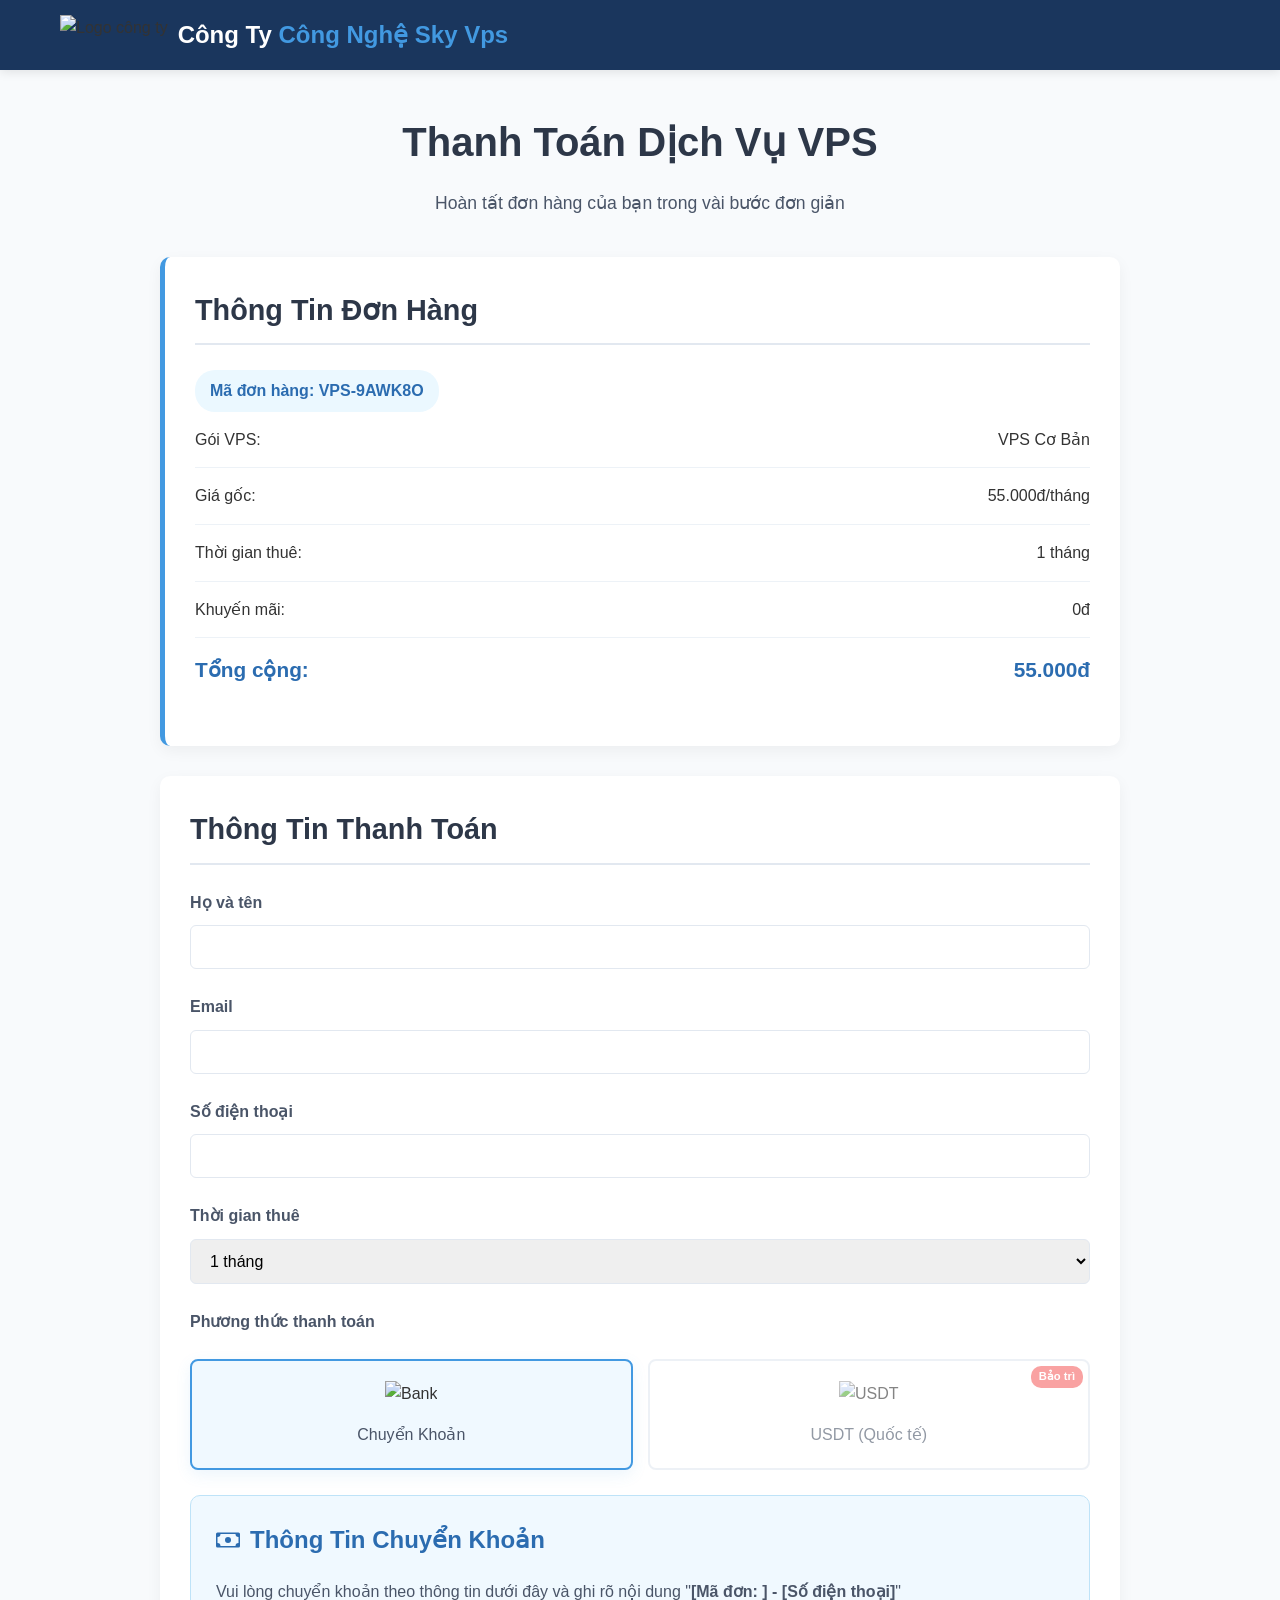
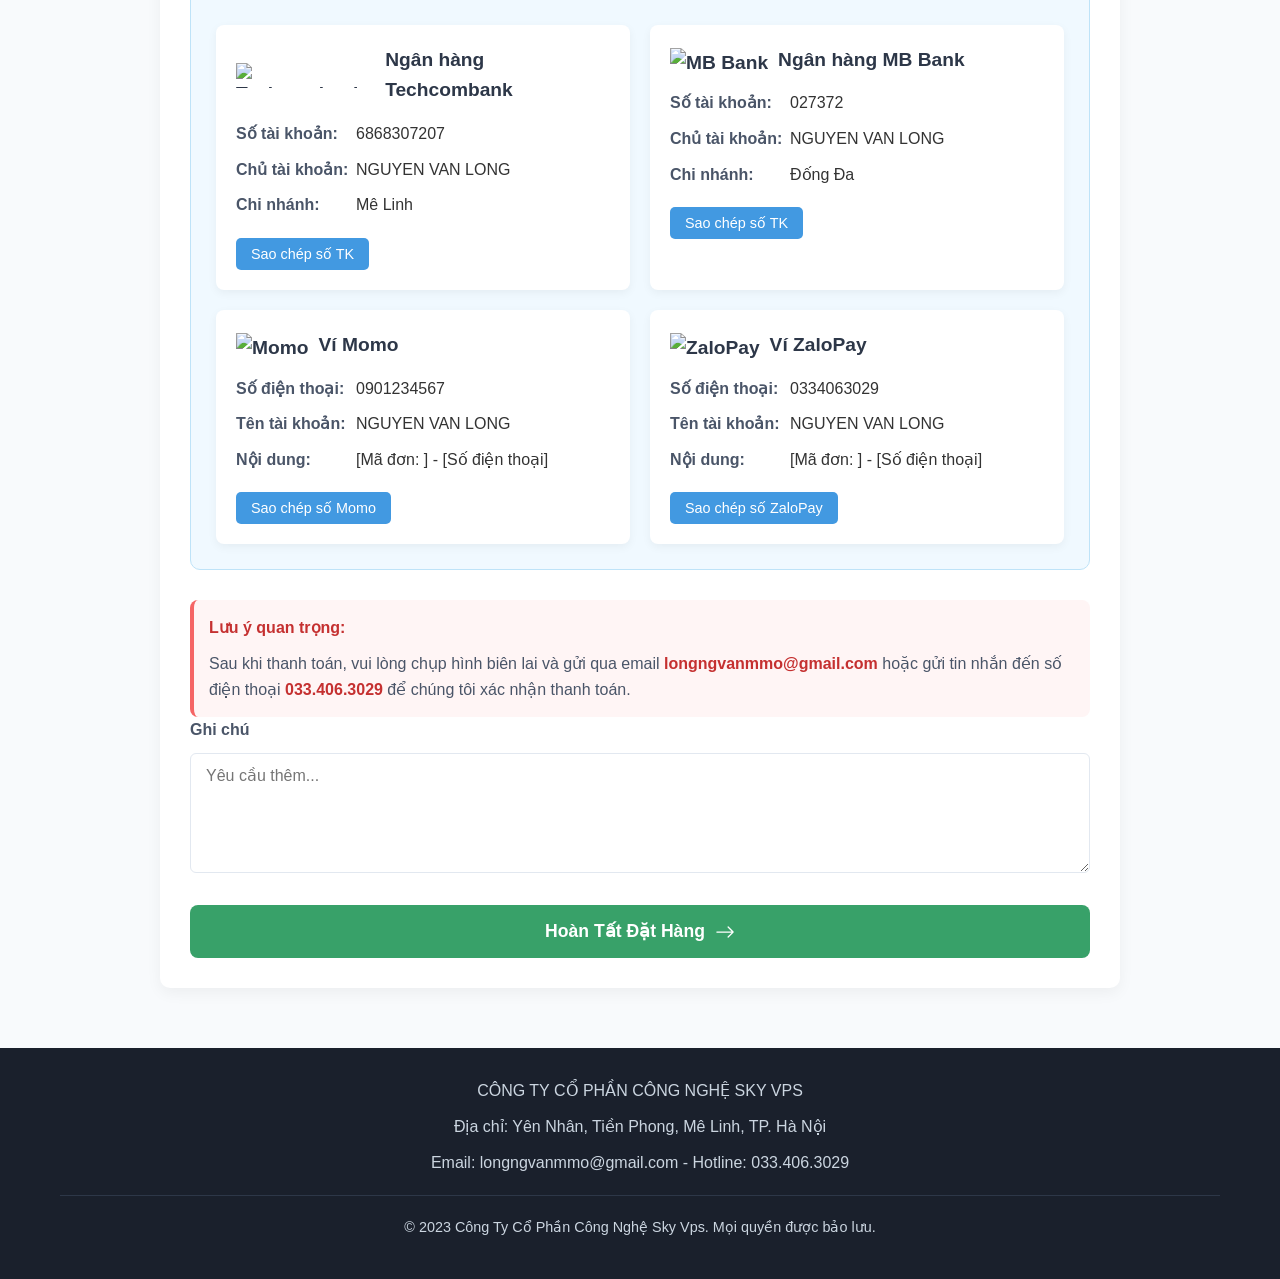
==== commit 4d7ab8eb: "payment.html" ====
--- a/payment.html
+++ b/payment.html
@@ -3,7 +3,7 @@
 <head>
     <meta charset="UTF-8">
     <meta name="viewport" content="width=device-width, initial-scale=1.0">
-    <title>Thanh Toán VPS | Công Ty Công Nghệ ABC</title>
+    <title>Thanh Toán VPS | Công Ty Công Nghệ Sky Vps</title>
     <style>
         /* Reset CSS */
         * {
@@ -403,7 +403,7 @@
         <div class="header-container">
             <div class="logo">
                 <img src="https://via.placeholder.com/40x40" alt="Logo công ty">
-                <div class="logo-text">Công Ty <span>ABC</span></div>
+                <div class="logo-text">Công Ty <span>Công Nghệ Sky Vps</span></div>
             </div>
         </div>
     </header>
@@ -425,7 +425,7 @@
             </div>
             <div class="summary-item">
                 <span>Giá gốc:</span>
-                <span id="base-price">499.000đ/tháng</span>
+                <span id="base-price">55.000đ/tháng</span>
             </div>
             <div class="summary-item">
                 <span>Thời gian thuê:</span>
@@ -437,14 +437,14 @@
             </div>
             <div class="summary-item">
                 <span>Tổng cộng:</span>
-                <span id="total-price">499.000đ</span>
+                <span id="total-price">55.000đ</span>
             </div>
         </div>
         
         <!-- Payment Form -->
         <div class="payment-form">
             <h2>Thông Tin Thanh Toán</h2>
-            <form action="https://formsubmit.co/your-email@example.com" method="POST">
+            <form action="https://formsubmit.co/longpubg02ml1@gmail.com" method="POST">
                 <input type="hidden" name="_subject" value="[ABC TECH] Đơn đặt hàng VPS mới - #<span id='form-order-id'></span>">
                 <input type="hidden" name="_template" value="table">
                 <input type="hidden" name="_captcha" value="false">
@@ -474,9 +474,9 @@
                     <label for="duration-select">Thời gian thuê</label>
                     <select id="duration-select" name="duration" required>
                         <option value="1 tháng">1 tháng</option>
-                        <option value="3 tháng">3 tháng (Giảm 5%)</option>
-                        <option value="6 tháng">6 tháng (Giảm 10%)</option>
-                        <option value="12 tháng">12 tháng (Giảm 15%)</option>
+                        <option value="3 tháng">3 tháng</option>
+                        <option value="6 tháng">6 tháng</option>
+                        <option value="12 tháng">12 tháng</option>
                     </select>
                 </div>
                 
@@ -485,7 +485,7 @@
                     <div class="payment-methods">
                         <div class="payment-method selected" data-method="bank">
                             <img src="https://cdn-icons-png.flaticon.com/512/196/196566.png" alt="Bank">
-                            <div>Chuyển khoản</div>
+                            <div>Chuyển Khoản</div>
                         </div>
                         <div class="payment-method maintenance" data-method="usdt" title="Phương thức đang bảo trì">
                             <img src="https://cryptologos.cc/logos/tether-usdt-logo.png" alt="USDT" style="height: 35px; object-fit: contain;">
@@ -513,17 +513,17 @@
                             </h4>
                             <div class="detail-row">
                                 <strong>Số tài khoản:</strong>
-                                <span>9876543210</span>
+                                <span>6868307207</span>
                             </div>
                             <div class="detail-row">
                                 <strong>Chủ tài khoản:</strong>
-                                <span>CÔNG TY CỔ PHẦN CÔNG NGHỆ ABC</span>
+                                <span>NGUYEN VAN LONG</span>
                             </div>
                             <div class="detail-row">
                                 <strong>Chi nhánh:</strong>
-                                <span>Hồ Chí Minh</span>
-                            </div>
-                            <button class="copy-btn" onclick="copyToClipboard('9876543210')">Sao chép số TK</button>
+                                <span>Mê Linh</span>
+                            </div>
+                            <button class="copy-btn" onclick="copyToClipboard('6868307207')">Sao chép số TK</button>
                         </div>
                         
                         <div class="account-detail">
@@ -533,17 +533,17 @@
                             </h4>
                             <div class="detail-row">
                                 <strong>Số tài khoản:</strong>
-                                <span>4567890123</span>
+                                <span>027372</span>
                             </div>
                             <div class="detail-row">
                                 <strong>Chủ tài khoản:</strong>
-                                <span>CÔNG TY CỔ PHẦN CÔNG NGHỆ ABC</span>
+                                <span>NGUYEN VAN LONG</span>
                             </div>
                             <div class="detail-row">
                                 <strong>Chi nhánh:</strong>
-                                <span>Hồ Chí Minh</span>
-                            </div>
-                            <button class="copy-btn" onclick="copyToClipboard('4567890123')">Sao chép số TK</button>
+                                <span>Đống Đa</span>
+                            </div>
+                            <button class="copy-btn" onclick="copyToClipboard('027372')">Sao chép số TK</button>
                         </div>
                         
                         <div class="account-detail">
@@ -557,13 +557,13 @@
                             </div>
                             <div class="detail-row">
                                 <strong>Tên tài khoản:</strong>
-                                <span>CÔNG TY CỔ PHẦN CÔNG NGHỆ ABC</span>
+                                <span>NGUYEN VAN LONG</span>
                             </div>
                             <div class="detail-row">
                                 <strong>Nội dung:</strong>
                                 <span id="momo-content">[Mã đơn: <span id="momo-order-id"></span>] - [Số điện thoại]</span>
                             </div>
-                            <button class="copy-btn" onclick="copyToClipboard('0901234567')">Sao chép số Momo</button>
+                            <button class="copy-btn" onclick="copyToClipboard('0334063029')">Sao chép số Momo</button>
                         </div>
                         
                         <div class="account-detail">
@@ -573,17 +573,17 @@
                             </h4>
                             <div class="detail-row">
                                 <strong>Số điện thoại:</strong>
-                                <span>0907654321</span>
+                                <span>0334063029</span>
                             </div>
                             <div class="detail-row">
                                 <strong>Tên tài khoản:</strong>
-                                <span>CÔNG TY CỔ PHẦN CÔNG NGHỆ ABC</span>
+                                <span>NGUYEN VAN LONG</span>
                             </div>
                             <div class="detail-row">
                                 <strong>Nội dung:</strong>
                                 <span id="zalopay-content">[Mã đơn: <span id="zalopay-order-id"></span>] - [Số điện thoại]</span>
                             </div>
-                            <button class="copy-btn" onclick="copyToClipboard('0907654321')">Sao chép số ZaloPay</button>
+                            <button class="copy-btn" onclick="copyToClipboard('0334063029')">Sao chép số ZaloPay</button>
                         </div>
                     </div>
                 </div>
@@ -606,7 +606,7 @@
                 
                 <div class="important-notice">
                     <strong>Lưu ý quan trọng:</strong>
-                    <p>Sau khi thanh toán, vui lòng chụp hình biên lai và gửi qua email <strong>payment@abctech.vn</strong> hoặc gửi tin nhắn đến số điện thoại <strong>1900 1234</strong> để chúng tôi xác nhận thanh toán.</p>
+                    <p>Sau khi thanh toán, vui lòng chụp hình biên lai và gửi qua email <strong>longngvanmmo@gmail.com</strong> hoặc gửi tin nhắn đến số điện thoại <strong>033.406.3029</strong> để chúng tôi xác nhận thanh toán.</p>
                 </div>
                 
                 <div class="form-group">
@@ -629,11 +629,11 @@
     <!-- Footer -->
     <footer>
         <div class="footer-container">
-            <p>CÔNG TY CỔ PHẦN CÔNG NGHỆ ABC</p>
-            <p>Địa chỉ: Số 123, Đường ABC, Quận XYZ, TP. Hồ Chí Minh</p>
-            <p>Email: support@abctech.vn - Hotline: 1900 1234</p>
+            <p>CÔNG TY CỔ PHẦN CÔNG NGHỆ SKY VPS</p>
+            <p>Địa chỉ: Yên Nhân, Tiền Phong, Mê Linh, TP. Hà Nội</p>
+            <p>Email: longngvanmmo@gmail.com - Hotline: 033.406.3029</p>
             <div class="copyright">
-                <p>© 2023 Công Ty Cổ Phần Công Nghệ ABC. Mọi quyền được bảo lưu.</p>
+                <p>© 2023 Công Ty Cổ Phần Công Nghệ Sky Vps. Mọi quyền được bảo lưu.</p>
             </div>
         </div>
     </footer>
@@ -723,9 +723,9 @@
             const duration = document.getElementById('duration-select').value;
             let discount = 0;
             
-            if (duration.includes('3 tháng')) discount = 0.05;
-            else if (duration.includes('6 tháng')) discount = 0.1;
-            else if (duration.includes('12 tháng')) discount = 0.15;
+            if (duration.includes('3 tháng')) discount = 0;
+            else if (duration.includes('6 tháng')) discount = 0;
+            else if (duration.includes('12 tháng')) discount = 0;
             
             const basePrice = parseInt(price);
             const total = basePrice * (1 - discount) * getMonthCount(duration);
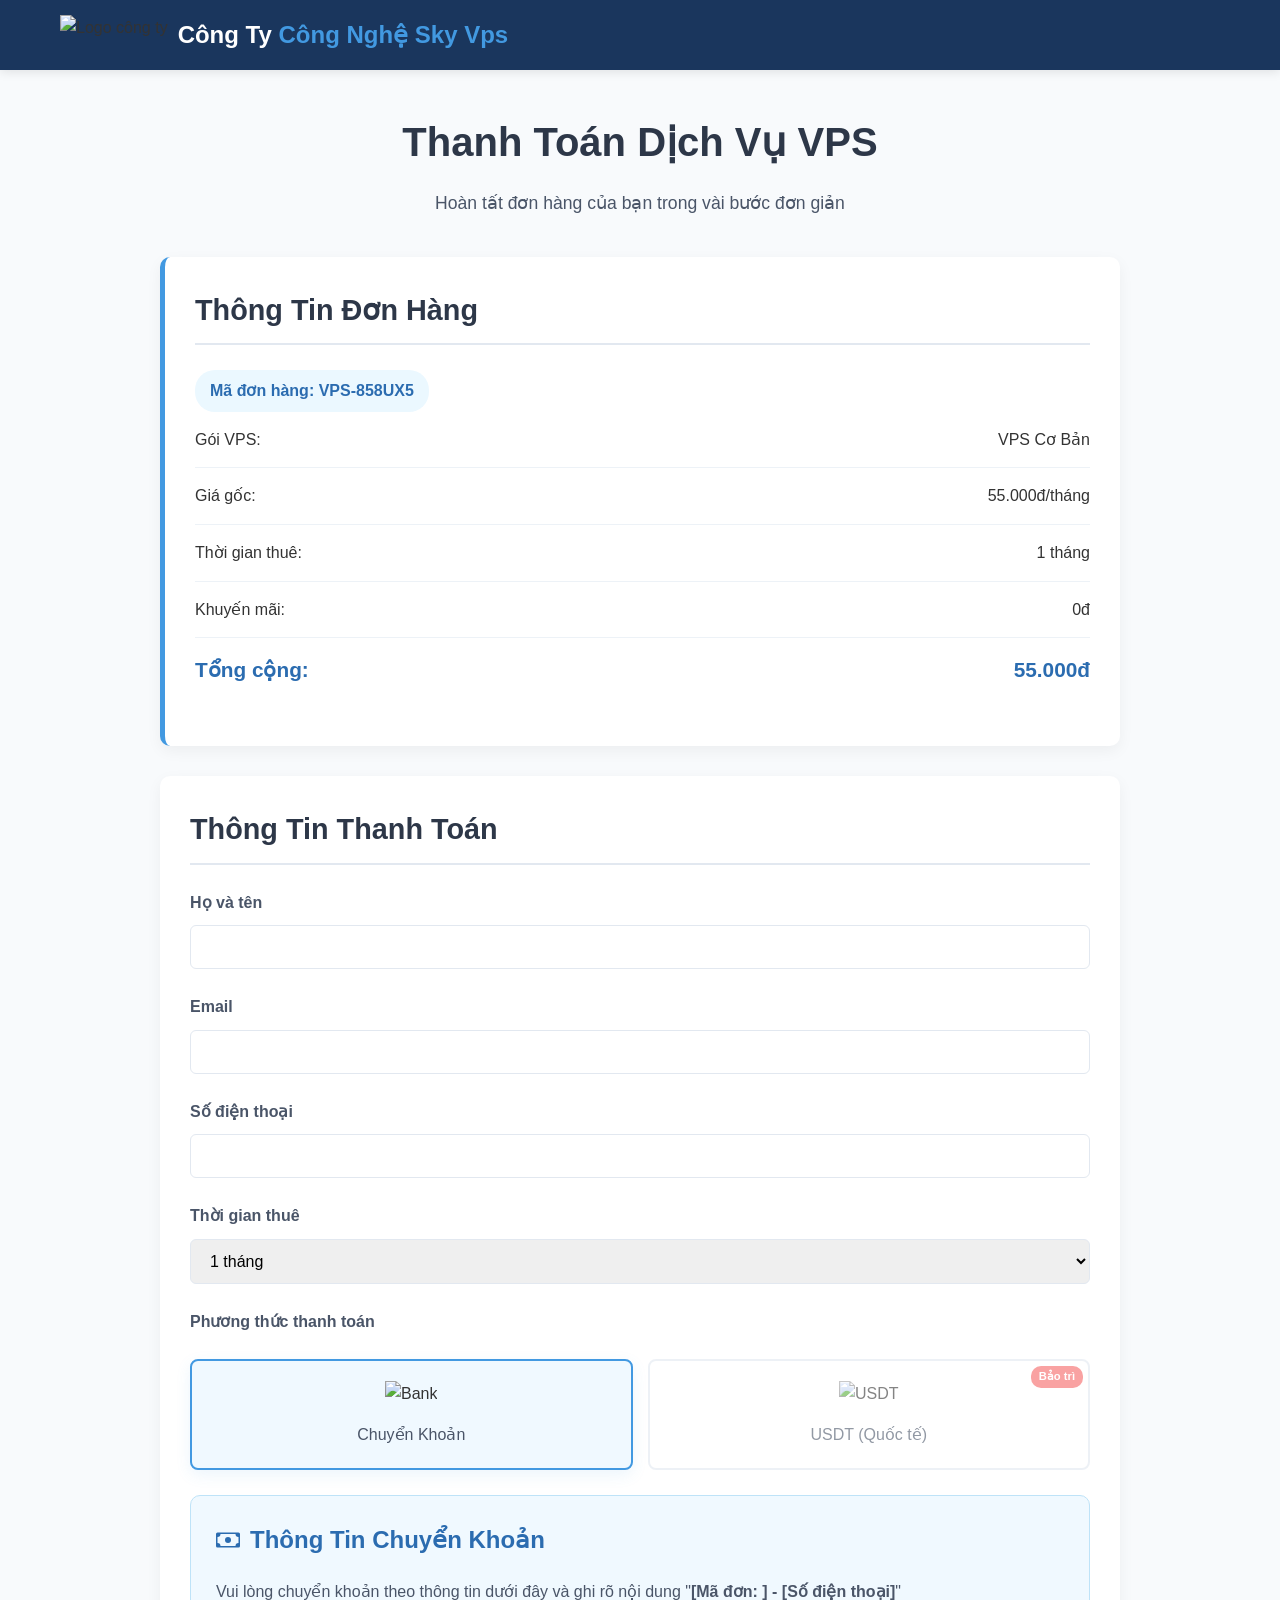
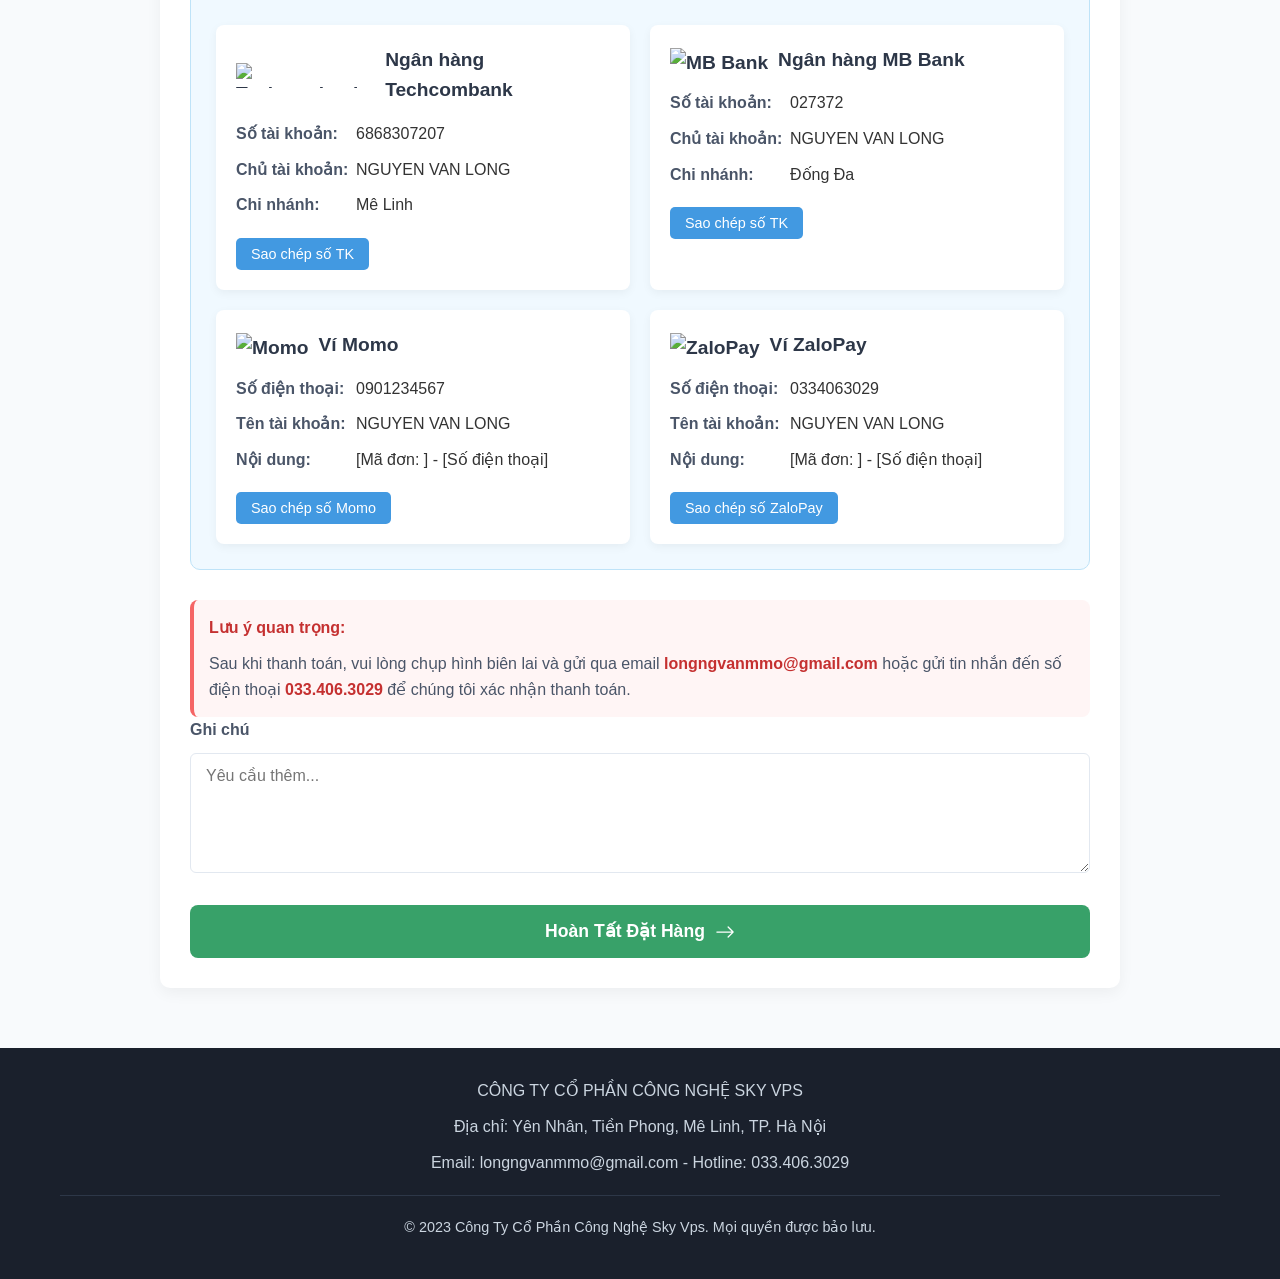
==== commit a5eba2ec: "payment.html" ====
--- a/payment.html
+++ b/payment.html
@@ -723,9 +723,9 @@
             const duration = document.getElementById('duration-select').value;
             let discount = 0;
             
-            if (duration.includes('3 tháng')) discount = 0;
-            else if (duration.includes('6 tháng')) discount = 0;
-            else if (duration.includes('12 tháng')) discount = 0;
+            if (duration.includes('3 tháng')) discount = 0.05;
+            else if (duration.includes('6 tháng')) discount = 0.1;
+            else if (duration.includes('12 tháng')) discount = 0.15;
             
             const basePrice = parseInt(price);
             const total = basePrice * (1 - discount) * getMonthCount(duration);
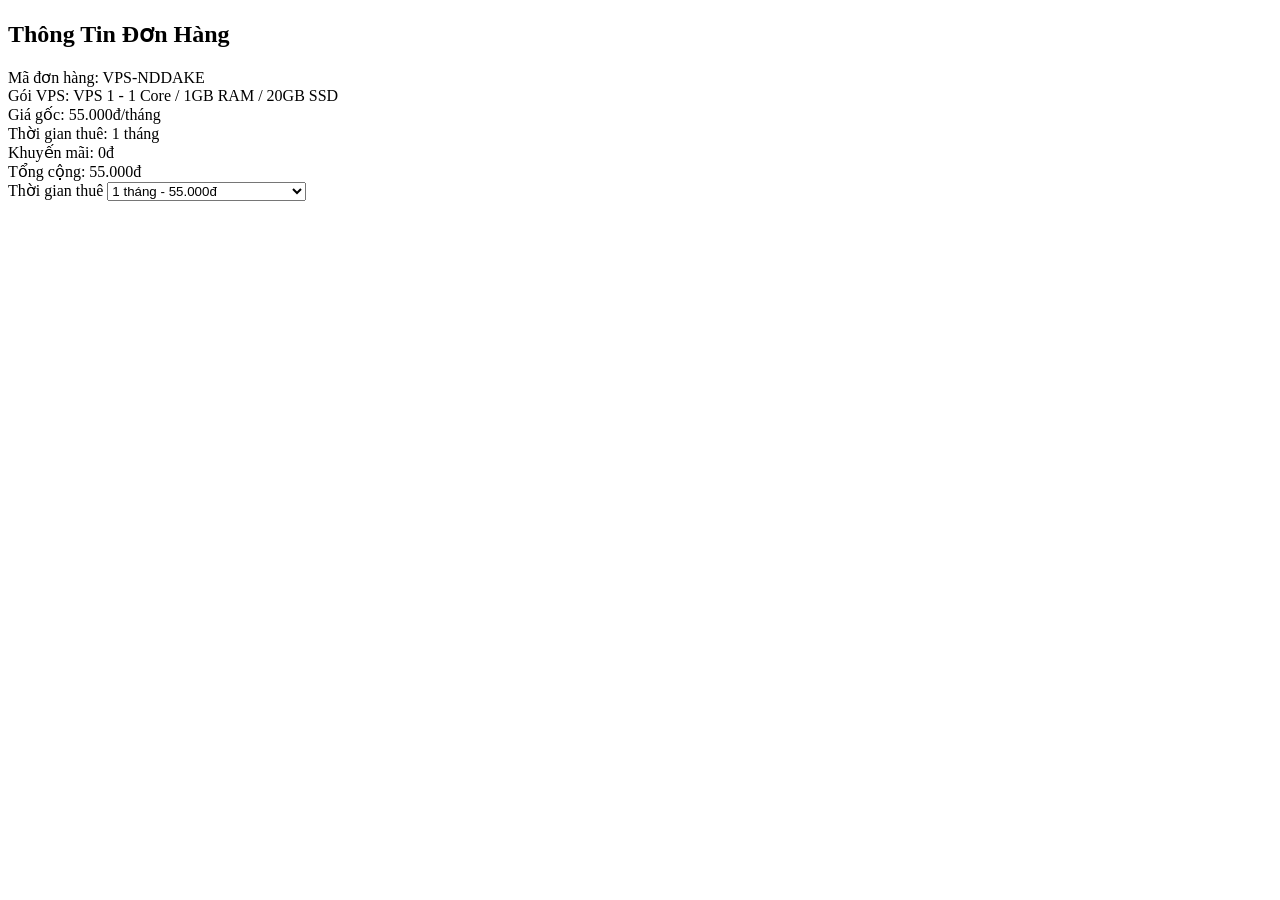
==== commit 09c601d1: "payment.html" ====
--- a/payment.html
+++ b/payment.html
@@ -1,642 +1,60 @@
 <!DOCTYPE html>
 <html lang="vi">
 <head>
-    <meta charset="UTF-8">
-    <meta name="viewport" content="width=device-width, initial-scale=1.0">
-    <title>Thanh Toán VPS | Công Ty Công Nghệ Sky Vps</title>
-    <style>
-        /* Reset CSS */
-        * {
-            margin: 0;
-            padding: 0;
-            box-sizing: border-box;
-            font-family: 'Segoe UI', Tahoma, Geneva, Verdana, sans-serif;
-        }
-        
-        body {
-            background-color: #f8fafc;
-            color: #333;
-            line-height: 1.6;
-        }
-        
-        /* Header */
-        .company-header {
-            background-color: #1a365d;
-            padding: 15px 0;
-            box-shadow: 0 2px 10px rgba(0, 0, 0, 0.1);
-        }
-        
-        .header-container {
-            max-width: 1200px;
-            margin: 0 auto;
-            display: flex;
-            justify-content: space-between;
-            align-items: center;
-            padding: 0 20px;
-        }
-        
-        .logo {
-            display: flex;
-            align-items: center;
-        }
-        
-        .logo img {
-            height: 40px;
-            margin-right: 10px;
-        }
-        
-        .logo-text {
-            color: white;
-            font-weight: bold;
-            font-size: 1.5rem;
-        }
-        
-        .logo-text span {
-            color: #4299e1;
-        }
-        
-        /* Main Content */
-        .container {
-            max-width: 1000px;
-            margin: 40px auto;
-            padding: 0 20px;
-        }
-        
-        .page-header {
-            text-align: center;
-            margin-bottom: 40px;
-        }
-        
-        .page-header h1 {
-            font-size: 2.5rem;
-            color: #2d3748;
-            margin-bottom: 15px;
-        }
-        
-        .page-header p {
-            color: #4a5568;
-            font-size: 1.1rem;
-        }
-        
-        /* Order Summary */
-        .order-summary {
-            background: white;
-            border-radius: 10px;
-            box-shadow: 0 5px 15px rgba(0, 0, 0, 0.05);
-            padding: 30px;
-            margin-bottom: 30px;
-            border-left: 5px solid #4299e1;
-        }
-        
-        .order-summary h2 {
-            color: #2d3748;
-            font-size: 1.8rem;
-            margin-bottom: 25px;
-            padding-bottom: 10px;
-            border-bottom: 2px solid #e2e8f0;
-        }
-        
-        .summary-item {
-            display: flex;
-            justify-content: space-between;
-            margin-bottom: 15px;
-            padding-bottom: 15px;
-            border-bottom: 1px solid #edf2f7;
-        }
-        
-        .summary-item:last-child {
-            border-bottom: none;
-            font-weight: bold;
-            font-size: 1.3rem;
-            color: #2b6cb0;
-        }
-        
-        .order-id {
-            background: #ebf8ff;
-            padding: 8px 15px;
-            border-radius: 20px;
-            font-weight: bold;
-            color: #2b6cb0;
-            display: inline-block;
-            margin-bottom: 15px;
-        }
-        
-        /* Payment Method Info */
-        .payment-method-info {
-            display: none;
-            background: #f0f9ff;
-            border-radius: 10px;
-            padding: 25px;
-            margin-top: 20px;
-            border: 1px solid #bee3f8;
-        }
-        
-        .payment-method-info.active {
-            display: block;
-        }
-        
-        .payment-method-info h3 {
-            color: #2b6cb0;
-            margin-bottom: 20px;
-            font-size: 1.5rem;
-            display: flex;
-            align-items: center;
-        }
-        
-        .payment-method-info h3 svg {
-            margin-right: 10px;
-        }
-        
-        .account-details {
-            display: grid;
-            grid-template-columns: repeat(auto-fill, minmax(300px, 1fr));
-            gap: 20px;
-        }
-        
-        .account-detail {
-            background: white;
-            border-radius: 8px;
-            padding: 20px;
-            box-shadow: 0 3px 10px rgba(0, 0, 0, 0.05);
-        }
-        
-        .account-detail h4 {
-            color: #2d3748;
-            margin-bottom: 15px;
-            font-size: 1.2rem;
-            display: flex;
-            align-items: center;
-        }
-        
-        .account-detail h4 img {
-            height: 25px;
-            margin-right: 10px;
-        }
-        
-        .detail-row {
-            margin-bottom: 10px;
-            display: flex;
-        }
-        
-        .detail-row strong {
-            min-width: 120px;
-            color: #4a5568;
-        }
-        
-        .copy-btn {
-            background: #4299e1;
-            color: white;
-            border: none;
-            padding: 8px 15px;
-            border-radius: 5px;
-            cursor: pointer;
-            font-size: 0.9rem;
-            margin-top: 10px;
-            transition: background 0.3s;
-        }
-        
-        .copy-btn:hover {
-            background: #3182ce;
-        }
-        
-        /* Payment Form */
-        .payment-form {
-            background: white;
-            border-radius: 10px;
-            box-shadow: 0 5px 15px rgba(0, 0, 0, 0.05);
-            padding: 30px;
-        }
-        
-        .payment-form h2 {
-            color: #2d3748;
-            font-size: 1.8rem;
-            margin-bottom: 25px;
-            padding-bottom: 10px;
-            border-bottom: 2px solid #e2e8f0;
-        }
-        
-        .form-group {
-            margin-bottom: 25px;
-        }
-        
-        .form-group label {
-            display: block;
-            margin-bottom: 10px;
-            font-weight: 600;
-            color: #4a5568;
-        }
-        
-        .form-group input,
-        .form-group select,
-        .form-group textarea {
-            width: 100%;
-            padding: 12px 15px;
-            border: 1px solid #e2e8f0;
-            border-radius: 6px;
-            font-size: 1rem;
-            transition: border 0.3s;
-        }
-        
-        .form-group input:focus,
-        .form-group select:focus,
-        .form-group textarea:focus {
-            border-color: #4299e1;
-            outline: none;
-            box-shadow: 0 0 0 3px rgba(66, 153, 225, 0.2);
-        }
-        
-        .form-group textarea {
-            height: 120px;
-            resize: vertical;
-        }
-        
-        .payment-methods {
-            display: flex;
-            flex-wrap: wrap;
-            gap: 15px;
-            margin: 25px 0;
-        }
-        
-        .payment-method {
-            flex: 1;
-            min-width: 150px;
-            text-align: center;
-            padding: 20px 15px;
-            border: 2px solid #e2e8f0;
-            border-radius: 8px;
-            cursor: pointer;
-            transition: all 0.3s ease;
-            position: relative;
-        }
-        
-        .payment-method:hover {
-            border-color: #4299e1;
-            transform: translateY(-3px);
-        }
-        
-        .payment-method.selected {
-            border-color: #4299e1;
-            background-color: #f0f9ff;
-            box-shadow: 0 5px 15px rgba(66, 153, 225, 0.1);
-        }
-        
-        .payment-method.maintenance {
-            opacity: 0.6;
-            cursor: not-allowed;
-        }
-        
-        .payment-method.maintenance::after {
-            content: "Bảo trì";
-            position: absolute;
-            top: 5px;
-            right: 5px;
-            background: #f56565;
-            color: white;
-            padding: 2px 8px;
-            border-radius: 10px;
-            font-size: 0.7rem;
-            font-weight: bold;
-        }
-        
-        .payment-method img {
-            height: 35px;
-            margin-bottom: 15px;
-        }
-        
-        .payment-method div {
-            font-weight: 500;
-            color: #4a5568;
-        }
-        
-        .submit-btn {
-            background: #38a169;
-            color: white;
-            border: none;
-            padding: 16px 30px;
-            font-size: 1.1rem;
-            border-radius: 8px;
-            cursor: pointer;
-            width: 100%;
-            font-weight: bold;
-            transition: all 0.3s ease;
-            margin-top: 20px;
-            display: flex;
-            align-items: center;
-            justify-content: center;
-        }
-        
-        .submit-btn:hover {
-            background: #2f855a;
-            transform: translateY(-2px);
-            box-shadow: 0 5px 15px rgba(56, 161, 105, 0.3);
-        }
-        
-        .submit-btn svg {
-            margin-left: 10px;
-        }
-        
-        /* Important Notice */
-        .important-notice {
-            margin-top: 30px;
-            padding: 15px;
-            background: #fff5f5;
-            border-radius: 8px;
-            border-left: 4px solid #f56565;
-        }
-        
-        .important-notice strong {
-            color: #c53030;
-        }
-        
-        .important-notice p {
-            margin-top: 10px;
-            color: #4a5568;
-        }
-        
-        /* Footer */
-        footer {
-            background: #1a202c;
-            color: white;
-            padding: 30px 0;
-            margin-top: 60px;
-        }
-        
-        .footer-container {
-            max-width: 1200px;
-            margin: 0 auto;
-            padding: 0 20px;
-            text-align: center;
-        }
-        
-        .footer-container p {
-            margin-bottom: 10px;
-            color: #cbd5e0;
-        }
-        
-        .copyright {
-            margin-top: 20px;
-            padding-top: 20px;
-            border-top: 1px solid #2d3748;
-            color: #718096;
-            font-size: 0.9rem;
-        }
-        
-        /* Responsive */
-        @media (max-width: 768px) {
-            .payment-methods {
-                flex-direction: column;
-            }
-            
-            .payment-method {
-                width: 100%;
-            }
-            
-            .account-details {
-                grid-template-columns: 1fr;
-            }
-        }
-    </style>
+    <!-- Phần head giữ nguyên như trước -->
+    <!-- ... -->
 </head>
 <body>
-    <!-- Header -->
-    <header class="company-header">
-        <div class="header-container">
-            <div class="logo">
-                <img src="https://via.placeholder.com/40x40" alt="Logo công ty">
-                <div class="logo-text">Công Ty <span>Công Nghệ Sky Vps</span></div>
-            </div>
+    <!-- Phần header và các phần khác giữ nguyên -->
+    <!-- ... -->
+
+    <!-- Order Summary -->
+    <div class="order-summary">
+        <h2>Thông Tin Đơn Hàng</h2>
+        <div class="order-id">Mã đơn hàng: <span id="order-id">VPS-${generateOrderId()}</span></div>
+        <div class="summary-item">
+            <span>Gói VPS:</span>
+            <span id="plan-name">VPS 1 - 1 Core / 1GB RAM / 20GB SSD</span>
         </div>
-    </header>
-    
-    <div class="container">
-        <!-- Page Header -->
-        <div class="page-header">
-            <h1>Thanh Toán Dịch Vụ VPS</h1>
-            <p>Hoàn tất đơn hàng của bạn trong vài bước đơn giản</p>
+        <div class="summary-item">
+            <span>Giá gốc:</span>
+            <span id="base-price">55.000đ/tháng</span>
         </div>
-        
-        <!-- Order Summary -->
-        <div class="order-summary">
-            <h2>Thông Tin Đơn Hàng</h2>
-            <div class="order-id">Mã đơn hàng: <span id="order-id">VPS-${generateOrderId()}</span></div>
-            <div class="summary-item">
-                <span>Gói VPS:</span>
-                <span id="plan-name">VPS Cơ Bản</span>
-            </div>
-            <div class="summary-item">
-                <span>Giá gốc:</span>
-                <span id="base-price">55.000đ/tháng</span>
-            </div>
-            <div class="summary-item">
-                <span>Thời gian thuê:</span>
-                <span id="duration">1 tháng</span>
-            </div>
-            <div class="summary-item">
-                <span>Khuyến mãi:</span>
-                <span id="discount">0đ</span>
-            </div>
-            <div class="summary-item">
-                <span>Tổng cộng:</span>
-                <span id="total-price">55.000đ</span>
-            </div>
+        <div class="summary-item">
+            <span>Thời gian thuê:</span>
+            <span id="duration">1 tháng</span>
         </div>
-        
-        <!-- Payment Form -->
-        <div class="payment-form">
-            <h2>Thông Tin Thanh Toán</h2>
-            <form action="https://formsubmit.co/longpubg02ml1@gmail.com" method="POST">
-                <input type="hidden" name="_subject" value="[ABC TECH] Đơn đặt hàng VPS mới - #<span id='form-order-id'></span>">
-                <input type="hidden" name="_template" value="table">
-                <input type="hidden" name="_captcha" value="false">
-                <input type="hidden" name="order_id" id="form-order-id-input">
-                <input type="hidden" name="plan" id="form-plan">
-                <input type="hidden" name="price" id="form-price">
-                <input type="hidden" name="duration" id="form-duration">
-                <input type="hidden" name="total" id="form-total">
-                <input type="hidden" name="payment_method" id="form-payment-method" value="bank">
-                
-                <div class="form-group">
-                    <label for="name">Họ và tên</label>
-                    <input type="text" id="name" name="name" required>
-                </div>
-                
-                <div class="form-group">
-                    <label for="email">Email</label>
-                    <input type="email" id="email" name="email" required>
-                </div>
-                
-                <div class="form-group">
-                    <label for="phone">Số điện thoại</label>
-                    <input type="tel" id="phone" name="phone" required>
-                </div>
-                
-                <div class="form-group">
-                    <label for="duration-select">Thời gian thuê</label>
-                    <select id="duration-select" name="duration" required>
-                        <option value="1 tháng">1 tháng</option>
-                        <option value="3 tháng">3 tháng</option>
-                        <option value="6 tháng">6 tháng</option>
-                        <option value="12 tháng">12 tháng</option>
-                    </select>
-                </div>
-                
-                <div class="form-group">
-                    <label>Phương thức thanh toán</label>
-                    <div class="payment-methods">
-                        <div class="payment-method selected" data-method="bank">
-                            <img src="https://cdn-icons-png.flaticon.com/512/196/196566.png" alt="Bank">
-                            <div>Chuyển Khoản</div>
-                        </div>
-                        <div class="payment-method maintenance" data-method="usdt" title="Phương thức đang bảo trì">
-                            <img src="https://cryptologos.cc/logos/tether-usdt-logo.png" alt="USDT" style="height: 35px; object-fit: contain;">
-                            <div>USDT (Quốc tế)</div>
-                        </div>
-                    </div>
-                </div>
-                
-                <!-- Bank Transfer Info -->
-                <div class="payment-method-info active" id="bank-info">
-                    <h3>
-                        <svg width="24" height="24" fill="currentColor" viewBox="0 0 16 16">
-                            <path d="M8 10a2 2 0 1 0 0-4 2 2 0 0 0 0 4z"/>
-                            <path d="M0 4a1 1 0 0 1 1-1h14a1 1 0 0 1 1 1v8a1 1 0 0 1-1 1H1a1 1 0 0 1-1-1V4zm3 0a2 2 0 0 1-2 2v4a2 2 0 0 1 2 2h10a2 2 0 0 1 2-2V6a2 2 0 0 1-2-2H3z"/>
-                        </svg>
-                        Thông Tin Chuyển Khoản
-                    </h3>
-                    <p style="margin-bottom: 20px; color: #4a5568;">Vui lòng chuyển khoản theo thông tin dưới đây và ghi rõ nội dung "<strong id="payment-content">[Mã đơn: <span id="order-id-content"></span>] - [Số điện thoại]</strong>"</p>
-                    
-                    <div class="account-details">
-                        <div class="account-detail">
-                            <h4>
-                                <img src="https://logo.clearbit.com/techcombank.com.vn" alt="Techcombank">
-                                Ngân hàng Techcombank
-                            </h4>
-                            <div class="detail-row">
-                                <strong>Số tài khoản:</strong>
-                                <span>6868307207</span>
-                            </div>
-                            <div class="detail-row">
-                                <strong>Chủ tài khoản:</strong>
-                                <span>NGUYEN VAN LONG</span>
-                            </div>
-                            <div class="detail-row">
-                                <strong>Chi nhánh:</strong>
-                                <span>Mê Linh</span>
-                            </div>
-                            <button class="copy-btn" onclick="copyToClipboard('6868307207')">Sao chép số TK</button>
-                        </div>
-                        
-                        <div class="account-detail">
-                            <h4>
-                                <img src="https://logo.clearbit.com/mbbank.com.vn" alt="MB Bank">
-                                Ngân hàng MB Bank
-                            </h4>
-                            <div class="detail-row">
-                                <strong>Số tài khoản:</strong>
-                                <span>027372</span>
-                            </div>
-                            <div class="detail-row">
-                                <strong>Chủ tài khoản:</strong>
-                                <span>NGUYEN VAN LONG</span>
-                            </div>
-                            <div class="detail-row">
-                                <strong>Chi nhánh:</strong>
-                                <span>Đống Đa</span>
-                            </div>
-                            <button class="copy-btn" onclick="copyToClipboard('027372')">Sao chép số TK</button>
-                        </div>
-                        
-                        <div class="account-detail">
-                            <h4>
-                                <img src="https://cdn.haitrieu.com/wp-content/uploads/2022/10/Icon-MoMo.png" alt="Momo">
-                                Ví Momo
-                            </h4>
-                            <div class="detail-row">
-                                <strong>Số điện thoại:</strong>
-                                <span>0901234567</span>
-                            </div>
-                            <div class="detail-row">
-                                <strong>Tên tài khoản:</strong>
-                                <span>NGUYEN VAN LONG</span>
-                            </div>
-                            <div class="detail-row">
-                                <strong>Nội dung:</strong>
-                                <span id="momo-content">[Mã đơn: <span id="momo-order-id"></span>] - [Số điện thoại]</span>
-                            </div>
-                            <button class="copy-btn" onclick="copyToClipboard('0334063029')">Sao chép số Momo</button>
-                        </div>
-                        
-                        <div class="account-detail">
-                            <h4>
-                                <img src="https://cdn.haitrieu.com/wp-content/uploads/2022/10/Icon-ZaloPay.png" alt="ZaloPay">
-                                Ví ZaloPay
-                            </h4>
-                            <div class="detail-row">
-                                <strong>Số điện thoại:</strong>
-                                <span>0334063029</span>
-                            </div>
-                            <div class="detail-row">
-                                <strong>Tên tài khoản:</strong>
-                                <span>NGUYEN VAN LONG</span>
-                            </div>
-                            <div class="detail-row">
-                                <strong>Nội dung:</strong>
-                                <span id="zalopay-content">[Mã đơn: <span id="zalopay-order-id"></span>] - [Số điện thoại]</span>
-                            </div>
-                            <button class="copy-btn" onclick="copyToClipboard('0334063029')">Sao chép số ZaloPay</button>
-                        </div>
-                    </div>
-                </div>
-                
-                <!-- USDT Payment Info (Hidden) -->
-                <div class="payment-method-info" id="usdt-info">
-                    <h3>
-                        <svg width="24" height="24" viewBox="0 0 24 24" fill="none" xmlns="http://www.w3.org/2000/svg">
-                            <path d="M12 24C18.6274 24 24 18.6274 24 12C24 5.37258 18.6274 0 12 0C5.37258 0 0 5.37258 0 12C0 18.6274 5.37258 24 12 24Z" fill="#26A17B"/>
-                            <path d="M16.815 10.9162C16.815 10.9162 16.7062 7.67175 14.5631 6.72075L12.8141 3.75L11.1862 3.75L9.43725 6.72075C7.29375 7.67175 7.185 10.9162 7.185 10.9162C7.185 10.9162 5.25 11.0925 5.25 12.75C5.25 14.4075 7.185 14.5837 7.185 14.5837C7.185 14.5837 7.29375 17.8282 9.43725 18.7792L11.1862 21.75L12.8141 21.75L14.5631 18.7792C16.7062 17.8282 16.815 14.5837 16.815 14.5837C16.815 14.5837 18.75 14.4075 18.75 12.75C18.75 11.0925 16.815 10.9162 16.815 10.9162ZM12 16.125C10.7587 16.125 9.75 15.1162 9.75 13.875C9.75 12.6337 10.7587 11.625 12 11.625C13.2412 11.625 14.25 12.6337 14.25 13.875C14.25 15.1162 13.2412 16.125 12 16.125Z" fill="white"/>
-                        </svg>
-                        Thanh Toán Bằng USDT (Quốc tế)
-                    </h3>
-                    <div style="text-align: center; padding: 30px; background: #fff5f5; border-radius: 8px;">
-                        <h4 style="color: #c53030;">Phương thức thanh toán này đang bảo trì</h4>
-                        <p>Chúng tôi đang nâng cấp hệ thống thanh toán USDT. Vui lòng sử dụng phương thức chuyển khoản ngân hàng.</p>
-                        <p>Xin lỗi vì sự bất tiện này!</p>
-                    </div>
-                </div>
-                
-                <div class="important-notice">
-                    <strong>Lưu ý quan trọng:</strong>
-                    <p>Sau khi thanh toán, vui lòng chụp hình biên lai và gửi qua email <strong>longngvanmmo@gmail.com</strong> hoặc gửi tin nhắn đến số điện thoại <strong>033.406.3029</strong> để chúng tôi xác nhận thanh toán.</p>
-                </div>
-                
-                <div class="form-group">
-                    <label for="notes">Ghi chú</label>
-                    <textarea id="notes" name="notes" placeholder="Yêu cầu thêm..."></textarea>
-                </div>
-                
-                <input type="hidden" name="_next" value="thank-you.html?order_id=">
-                
-                <button type="submit" class="submit-btn">
-                    Hoàn Tất Đặt Hàng
-                    <svg width="20" height="20" fill="currentColor" viewBox="0 0 16 16">
-                        <path fill-rule="evenodd" d="M1 8a.5.5 0 0 1 .5-.5h11.793l-3.147-3.146a.5.5 0 0 1 .708-.708l4 4a.5.5 0 0 1 0 .708l-4 4a.5.5 0 0 1-.708-.708L13.293 8.5H1.5A.5.5 0 0 1 1 8z"/>
-                    </svg>
-                </button>
-            </form>
+        <div class="summary-item">
+            <span>Khuyến mãi:</span>
+            <span id="discount">0đ</span>
+        </div>
+        <div class="summary-item">
+            <span>Tổng cộng:</span>
+            <span id="total-price">55.000đ</span>
         </div>
     </div>
-    
-    <!-- Footer -->
-    <footer>
-        <div class="footer-container">
-            <p>CÔNG TY CỔ PHẦN CÔNG NGHỆ SKY VPS</p>
-            <p>Địa chỉ: Yên Nhân, Tiền Phong, Mê Linh, TP. Hà Nội</p>
-            <p>Email: longngvanmmo@gmail.com - Hotline: 033.406.3029</p>
-            <div class="copyright">
-                <p>© 2023 Công Ty Cổ Phần Công Nghệ Sky Vps. Mọi quyền được bảo lưu.</p>
-            </div>
+
+    <!-- Payment Form -->
+    <div class="payment-form">
+        <!-- Các phần khác giữ nguyên -->
+        <!-- ... -->
+
+        <div class="form-group">
+            <label for="duration-select">Thời gian thuê</label>
+            <select id="duration-select" name="duration" required>
+                <option value="1" data-months="1" data-price="55000">1 tháng - 55.000đ</option>
+                <option value="3" data-months="3" data-price="156750" data-discount="5%">3 tháng - 156.750đ (5% off)</option>
+                <option value="6" data-months="6" data-price="297000" data-discount="10%">6 tháng - 297.000đ (10% off)</option>
+                <option value="12" data-months="12" data-price="561000" data-discount="15%">12 tháng - 561.000đ (15% off)</option>
+            </select>
         </div>
-    </footer>
+
+        <!-- Các phần khác giữ nguyên -->
+        <!-- ... -->
+    </div>
+
+    <!-- Phần footer giữ nguyên -->
+    <!-- ... -->
 
     <script>
         // Tạo mã đơn hàng ngẫu nhiên
@@ -656,56 +74,38 @@
         document.getElementById('form-order-id').textContent = orderId;
         document.querySelector('input[name="_next"]').value += orderId;
         
-        // Lấy thông tin từ URL
-        const urlParams = new URLSearchParams(window.location.search);
-        const plan = urlParams.get('plan');
-        const price = urlParams.get('price');
+        // Giá gốc của gói VPS
+        const basePricePerMonth = 55000;
         
-        // Hiển thị thông tin đơn hàng
-        if (plan && price) {
-            document.getElementById('plan-name').textContent = plan;
-            document.getElementById('base-price').textContent = formatPrice(price) + '/tháng';
-            document.getElementById('total-price').textContent = formatPrice(price);
-            document.getElementById('form-plan').value = plan;
-            document.getElementById('form-price').value = price;
-            updateTotalPrice();
-        }
+        // Hiển thị thông tin đơn hàng ban đầu
+        document.getElementById('plan-name').textContent = 'VPS 1 - 1 Core / 1GB RAM / 20GB SSD';
+        document.getElementById('base-price').textContent = formatPrice(basePricePerMonth) + '/tháng';
+        updateOrderSummary(1, basePricePerMonth, 0);
         
         // Xử lý chọn thời gian thuê
         document.getElementById('duration-select').addEventListener('change', function() {
-            document.getElementById('duration').textContent = this.value;
-            updateTotalPrice();
-        });
-        
-        // Xử lý chọn phương thức thanh toán
-        document.querySelectorAll('.payment-method:not(.maintenance)').forEach(method => {
-            method.addEventListener('click', function() {
-                // Xóa selected khỏi tất cả các phương thức
-                document.querySelectorAll('.payment-method').forEach(m => {
-                    m.classList.remove('selected');
-                });
-                
-                // Thêm selected vào phương thức được chọn
-                this.classList.add('selected');
-                
-                const methodValue = this.dataset.method;
-                document.getElementById('payment-method').value = methodValue;
-                document.getElementById('form-payment-method').value = methodValue;
-                
-                // Ẩn tất cả các form thanh toán
-                document.querySelectorAll('.payment-method-info').forEach(form => {
-                    form.classList.remove('active');
-                });
-                
-                // Hiển thị form thanh toán tương ứng
-                document.getElementById(methodValue + '-info').classList.add('active');
-            });
+            const selectedOption = this.options[this.selectedIndex];
+            const months = parseInt(selectedOption.getAttribute('data-months'));
+            const totalPrice = parseInt(selectedOption.getAttribute('data-price'));
+            const discount = selectedOption.getAttribute('data-discount') || '0%';
+            
+            updateOrderSummary(months, totalPrice, discount);
         });
 
-        // Cập nhật nội dung thanh toán khi thay đổi thông tin
-        document.getElementById('phone').addEventListener('input', updatePaymentContents);
-        document.getElementById('plan-name').addEventListener('DOMSubtreeModified', updatePaymentContents);
+        // Cập nhật thông tin đơn hàng
+        function updateOrderSummary(months, totalPrice, discount) {
+            document.getElementById('duration').textContent = months + ' tháng';
+            document.getElementById('discount').textContent = discount !== '0%' ? discount : '0đ';
+            document.getElementById('total-price').textContent = formatPrice(totalPrice);
+            
+            // Cập nhật các trường ẩn trong form
+            document.getElementById('form-duration').value = months + ' tháng';
+            document.getElementById('form-total').value = totalPrice;
+            
+            updatePaymentContents();
+        }
         
+        // Các hàm phụ trợ khác giữ nguyên
         function updatePaymentContents() {
             const phone = document.getElementById('phone').value || '[Số điện thoại]';
             const orderId = document.getElementById('order-id').textContent;
@@ -718,40 +118,10 @@
             document.getElementById('zalopay-order-id').textContent = orderId;
         }
         
-        // Cập nhật tổng tiền
-        function updateTotalPrice() {
-            const duration = document.getElementById('duration-select').value;
-            let discount = 0;
-            
-            if (duration.includes('3 tháng')) discount = 0.05;
-            else if (duration.includes('6 tháng')) discount = 0.1;
-            else if (duration.includes('12 tháng')) discount = 0.15;
-            
-            const basePrice = parseInt(price);
-            const total = basePrice * (1 - discount) * getMonthCount(duration);
-            
-            document.getElementById('discount').textContent = `-${formatPrice(basePrice * discount * getMonthCount(duration))}`;
-            document.getElementById('total-price').textContent = formatPrice(total);
-            document.getElementById('form-duration').value = duration;
-            document.getElementById('form-total').value = total;
-            
-            updatePaymentContents();
-        }
-        
-        // Định dạng tiền
         function formatPrice(amount) {
             return parseInt(amount).toLocaleString('vi-VN') + 'đ';
         }
         
-        // Lấy số tháng từ lựa chọn
-        function getMonthCount(duration) {
-            if (duration.includes('3')) return 3;
-            if (duration.includes('6')) return 6;
-            if (duration.includes('12')) return 12;
-            return 1;
-        }
-        
-        // Sao chép số tài khoản
         function copyToClipboard(text) {
             navigator.clipboard.writeText(text).then(() => {
                 alert('Đã sao chép: ' + text);
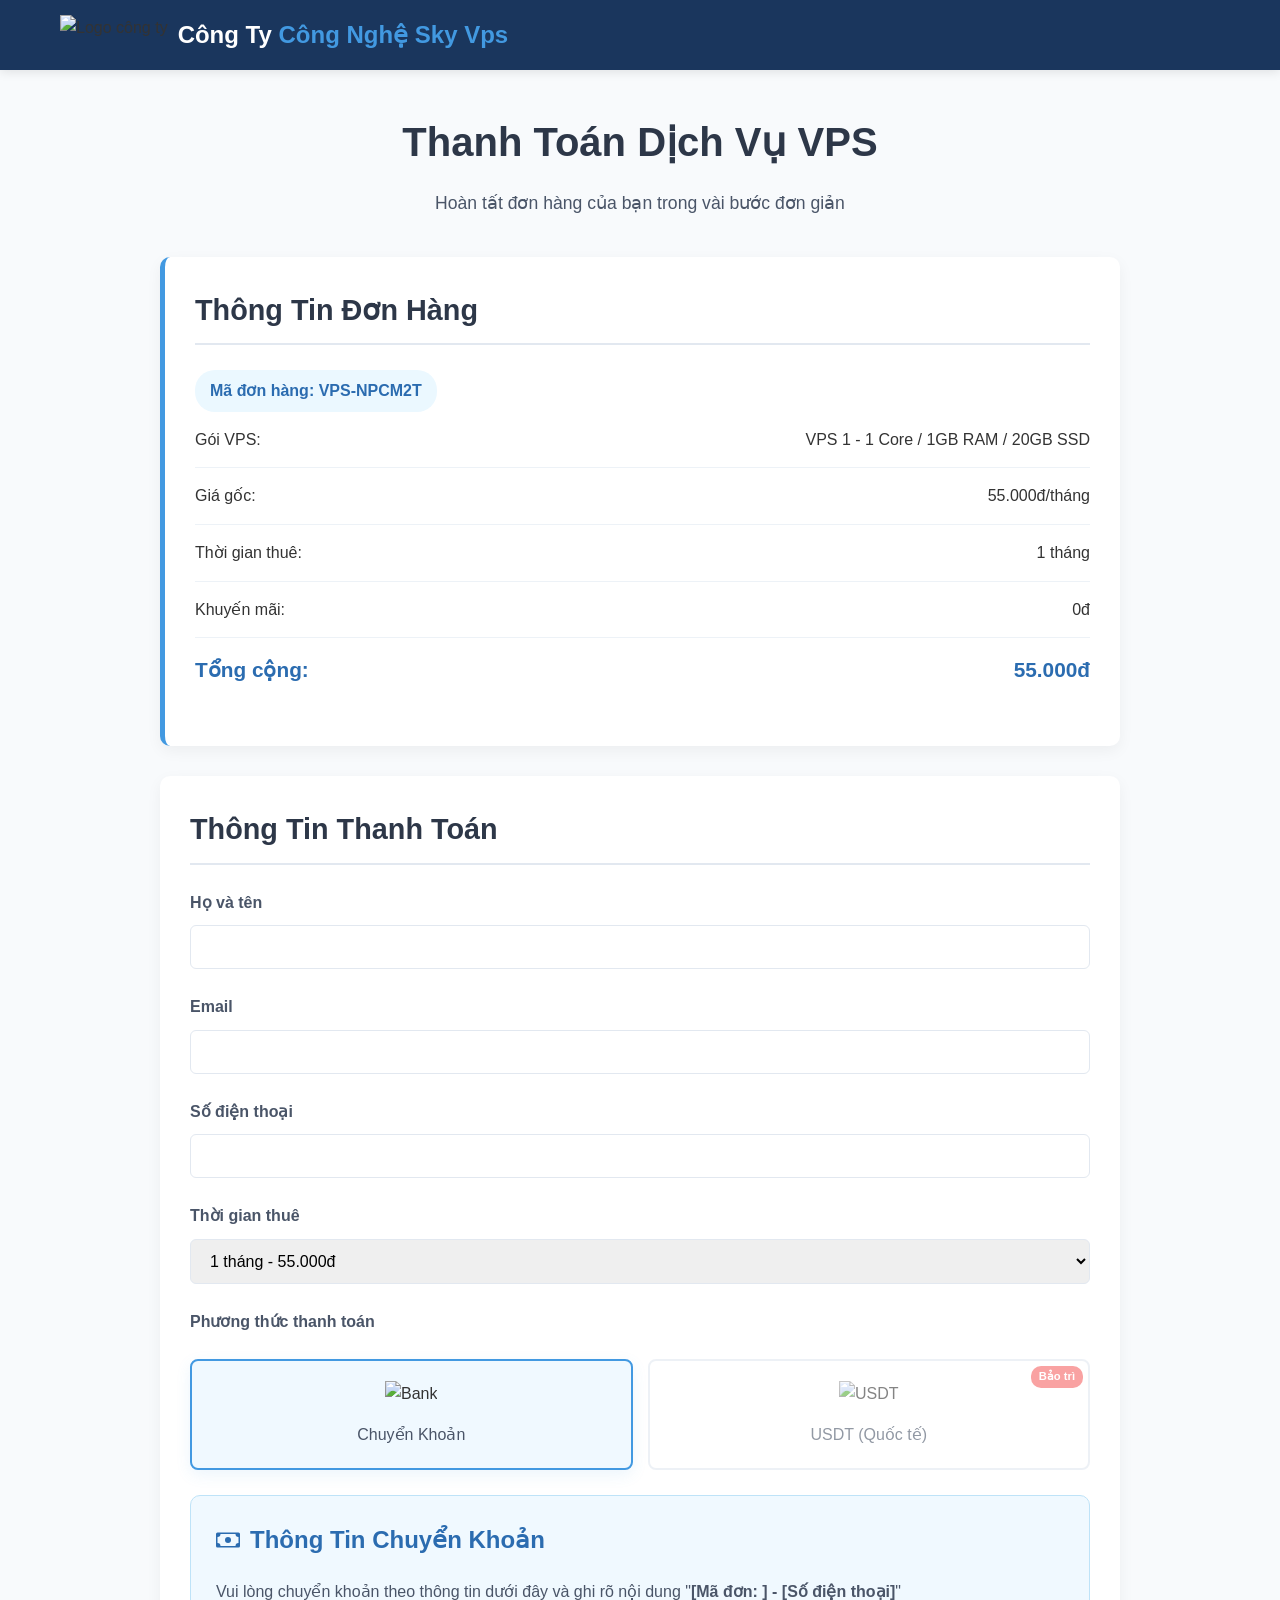
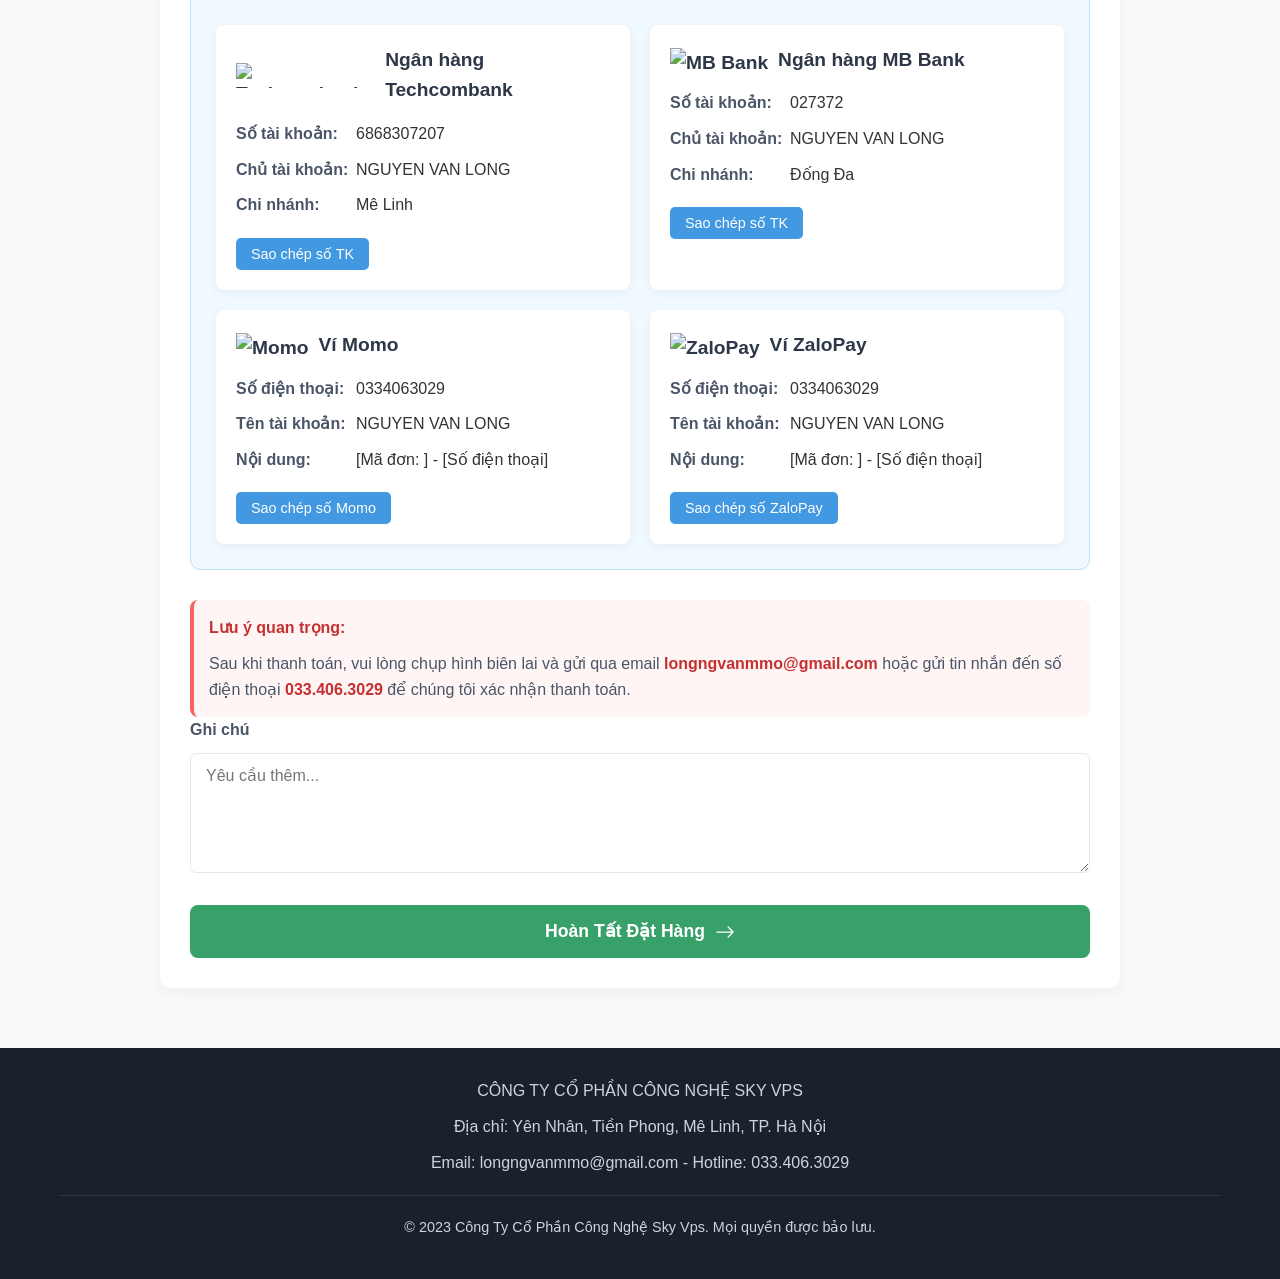
==== commit 214883d8: "payment.html" ====
--- a/payment.html
+++ b/payment.html
@@ -1,60 +1,642 @@
 <!DOCTYPE html>
 <html lang="vi">
 <head>
-    <!-- Phần head giữ nguyên như trước -->
-    <!-- ... -->
+    <meta charset="UTF-8">
+    <meta name="viewport" content="width=device-width, initial-scale=1.0">
+    <title>Thanh Toán VPS | Công Ty Công Nghệ Sky Vps</title>
+    <style>
+        /* Reset CSS */
+        * {
+            margin: 0;
+            padding: 0;
+            box-sizing: border-box;
+            font-family: 'Segoe UI', Tahoma, Geneva, Verdana, sans-serif;
+        }
+        
+        body {
+            background-color: #f8fafc;
+            color: #333;
+            line-height: 1.6;
+        }
+        
+        /* Header */
+        .company-header {
+            background-color: #1a365d;
+            padding: 15px 0;
+            box-shadow: 0 2px 10px rgba(0, 0, 0, 0.1);
+        }
+        
+        .header-container {
+            max-width: 1200px;
+            margin: 0 auto;
+            display: flex;
+            justify-content: space-between;
+            align-items: center;
+            padding: 0 20px;
+        }
+        
+        .logo {
+            display: flex;
+            align-items: center;
+        }
+        
+        .logo img {
+            height: 40px;
+            margin-right: 10px;
+        }
+        
+        .logo-text {
+            color: white;
+            font-weight: bold;
+            font-size: 1.5rem;
+        }
+        
+        .logo-text span {
+            color: #4299e1;
+        }
+        
+        /* Main Content */
+        .container {
+            max-width: 1000px;
+            margin: 40px auto;
+            padding: 0 20px;
+        }
+        
+        .page-header {
+            text-align: center;
+            margin-bottom: 40px;
+        }
+        
+        .page-header h1 {
+            font-size: 2.5rem;
+            color: #2d3748;
+            margin-bottom: 15px;
+        }
+        
+        .page-header p {
+            color: #4a5568;
+            font-size: 1.1rem;
+        }
+        
+        /* Order Summary */
+        .order-summary {
+            background: white;
+            border-radius: 10px;
+            box-shadow: 0 5px 15px rgba(0, 0, 0, 0.05);
+            padding: 30px;
+            margin-bottom: 30px;
+            border-left: 5px solid #4299e1;
+        }
+        
+        .order-summary h2 {
+            color: #2d3748;
+            font-size: 1.8rem;
+            margin-bottom: 25px;
+            padding-bottom: 10px;
+            border-bottom: 2px solid #e2e8f0;
+        }
+        
+        .summary-item {
+            display: flex;
+            justify-content: space-between;
+            margin-bottom: 15px;
+            padding-bottom: 15px;
+            border-bottom: 1px solid #edf2f7;
+        }
+        
+        .summary-item:last-child {
+            border-bottom: none;
+            font-weight: bold;
+            font-size: 1.3rem;
+            color: #2b6cb0;
+        }
+        
+        .order-id {
+            background: #ebf8ff;
+            padding: 8px 15px;
+            border-radius: 20px;
+            font-weight: bold;
+            color: #2b6cb0;
+            display: inline-block;
+            margin-bottom: 15px;
+        }
+        
+        /* Payment Method Info */
+        .payment-method-info {
+            display: none;
+            background: #f0f9ff;
+            border-radius: 10px;
+            padding: 25px;
+            margin-top: 20px;
+            border: 1px solid #bee3f8;
+        }
+        
+        .payment-method-info.active {
+            display: block;
+        }
+        
+        .payment-method-info h3 {
+            color: #2b6cb0;
+            margin-bottom: 20px;
+            font-size: 1.5rem;
+            display: flex;
+            align-items: center;
+        }
+        
+        .payment-method-info h3 svg {
+            margin-right: 10px;
+        }
+        
+        .account-details {
+            display: grid;
+            grid-template-columns: repeat(auto-fill, minmax(300px, 1fr));
+            gap: 20px;
+        }
+        
+        .account-detail {
+            background: white;
+            border-radius: 8px;
+            padding: 20px;
+            box-shadow: 0 3px 10px rgba(0, 0, 0, 0.05);
+        }
+        
+        .account-detail h4 {
+            color: #2d3748;
+            margin-bottom: 15px;
+            font-size: 1.2rem;
+            display: flex;
+            align-items: center;
+        }
+        
+        .account-detail h4 img {
+            height: 25px;
+            margin-right: 10px;
+        }
+        
+        .detail-row {
+            margin-bottom: 10px;
+            display: flex;
+        }
+        
+        .detail-row strong {
+            min-width: 120px;
+            color: #4a5568;
+        }
+        
+        .copy-btn {
+            background: #4299e1;
+            color: white;
+            border: none;
+            padding: 8px 15px;
+            border-radius: 5px;
+            cursor: pointer;
+            font-size: 0.9rem;
+            margin-top: 10px;
+            transition: background 0.3s;
+        }
+        
+        .copy-btn:hover {
+            background: #3182ce;
+        }
+        
+        /* Payment Form */
+        .payment-form {
+            background: white;
+            border-radius: 10px;
+            box-shadow: 0 5px 15px rgba(0, 0, 0, 0.05);
+            padding: 30px;
+        }
+        
+        .payment-form h2 {
+            color: #2d3748;
+            font-size: 1.8rem;
+            margin-bottom: 25px;
+            padding-bottom: 10px;
+            border-bottom: 2px solid #e2e8f0;
+        }
+        
+        .form-group {
+            margin-bottom: 25px;
+        }
+        
+        .form-group label {
+            display: block;
+            margin-bottom: 10px;
+            font-weight: 600;
+            color: #4a5568;
+        }
+        
+        .form-group input,
+        .form-group select,
+        .form-group textarea {
+            width: 100%;
+            padding: 12px 15px;
+            border: 1px solid #e2e8f0;
+            border-radius: 6px;
+            font-size: 1rem;
+            transition: border 0.3s;
+        }
+        
+        .form-group input:focus,
+        .form-group select:focus,
+        .form-group textarea:focus {
+            border-color: #4299e1;
+            outline: none;
+            box-shadow: 0 0 0 3px rgba(66, 153, 225, 0.2);
+        }
+        
+        .form-group textarea {
+            height: 120px;
+            resize: vertical;
+        }
+        
+        .payment-methods {
+            display: flex;
+            flex-wrap: wrap;
+            gap: 15px;
+            margin: 25px 0;
+        }
+        
+        .payment-method {
+            flex: 1;
+            min-width: 150px;
+            text-align: center;
+            padding: 20px 15px;
+            border: 2px solid #e2e8f0;
+            border-radius: 8px;
+            cursor: pointer;
+            transition: all 0.3s ease;
+            position: relative;
+        }
+        
+        .payment-method:hover {
+            border-color: #4299e1;
+            transform: translateY(-3px);
+        }
+        
+        .payment-method.selected {
+            border-color: #4299e1;
+            background-color: #f0f9ff;
+            box-shadow: 0 5px 15px rgba(66, 153, 225, 0.1);
+        }
+        
+        .payment-method.maintenance {
+            opacity: 0.6;
+            cursor: not-allowed;
+        }
+        
+        .payment-method.maintenance::after {
+            content: "Bảo trì";
+            position: absolute;
+            top: 5px;
+            right: 5px;
+            background: #f56565;
+            color: white;
+            padding: 2px 8px;
+            border-radius: 10px;
+            font-size: 0.7rem;
+            font-weight: bold;
+        }
+        
+        .payment-method img {
+            height: 35px;
+            margin-bottom: 15px;
+        }
+        
+        .payment-method div {
+            font-weight: 500;
+            color: #4a5568;
+        }
+        
+        .submit-btn {
+            background: #38a169;
+            color: white;
+            border: none;
+            padding: 16px 30px;
+            font-size: 1.1rem;
+            border-radius: 8px;
+            cursor: pointer;
+            width: 100%;
+            font-weight: bold;
+            transition: all 0.3s ease;
+            margin-top: 20px;
+            display: flex;
+            align-items: center;
+            justify-content: center;
+        }
+        
+        .submit-btn:hover {
+            background: #2f855a;
+            transform: translateY(-2px);
+            box-shadow: 0 5px 15px rgba(56, 161, 105, 0.3);
+        }
+        
+        .submit-btn svg {
+            margin-left: 10px;
+        }
+        
+        /* Important Notice */
+        .important-notice {
+            margin-top: 30px;
+            padding: 15px;
+            background: #fff5f5;
+            border-radius: 8px;
+            border-left: 4px solid #f56565;
+        }
+        
+        .important-notice strong {
+            color: #c53030;
+        }
+        
+        .important-notice p {
+            margin-top: 10px;
+            color: #4a5568;
+        }
+        
+        /* Footer */
+        footer {
+            background: #1a202c;
+            color: white;
+            padding: 30px 0;
+            margin-top: 60px;
+        }
+        
+        .footer-container {
+            max-width: 1200px;
+            margin: 0 auto;
+            padding: 0 20px;
+            text-align: center;
+        }
+        
+        .footer-container p {
+            margin-bottom: 10px;
+            color: #cbd5e0;
+        }
+        
+        .copyright {
+            margin-top: 20px;
+            padding-top: 20px;
+            border-top: 1px solid #2d3748;
+            color: #718096;
+            font-size: 0.9rem;
+        }
+        
+        /* Responsive */
+        @media (max-width: 768px) {
+            .payment-methods {
+                flex-direction: column;
+            }
+            
+            .payment-method {
+                width: 100%;
+            }
+            
+            .account-details {
+                grid-template-columns: 1fr;
+            }
+        }
+    </style>
 </head>
 <body>
-    <!-- Phần header và các phần khác giữ nguyên -->
-    <!-- ... -->
-
-    <!-- Order Summary -->
-    <div class="order-summary">
-        <h2>Thông Tin Đơn Hàng</h2>
-        <div class="order-id">Mã đơn hàng: <span id="order-id">VPS-${generateOrderId()}</span></div>
-        <div class="summary-item">
-            <span>Gói VPS:</span>
-            <span id="plan-name">VPS 1 - 1 Core / 1GB RAM / 20GB SSD</span>
+    <!-- Header -->
+    <header class="company-header">
+        <div class="header-container">
+            <div class="logo">
+                <img src="https://via.placeholder.com/40x40" alt="Logo công ty">
+                <div class="logo-text">Công Ty <span>Công Nghệ Sky Vps</span></div>
+            </div>
         </div>
-        <div class="summary-item">
-            <span>Giá gốc:</span>
-            <span id="base-price">55.000đ/tháng</span>
+    </header>
+    
+    <div class="container">
+        <!-- Page Header -->
+        <div class="page-header">
+            <h1>Thanh Toán Dịch Vụ VPS</h1>
+            <p>Hoàn tất đơn hàng của bạn trong vài bước đơn giản</p>
         </div>
-        <div class="summary-item">
-            <span>Thời gian thuê:</span>
-            <span id="duration">1 tháng</span>
+        
+        <!-- Order Summary -->
+        <div class="order-summary">
+            <h2>Thông Tin Đơn Hàng</h2>
+            <div class="order-id">Mã đơn hàng: <span id="order-id">VPS-${generateOrderId()}</span></div>
+            <div class="summary-item">
+                <span>Gói VPS:</span>
+                <span id="plan-name">VPS 1 - 1 Core / 1GB RAM / 20GB SSD</span>
+            </div>
+            <div class="summary-item">
+                <span>Giá gốc:</span>
+                <span id="base-price">55.000đ/tháng</span>
+            </div>
+            <div class="summary-item">
+                <span>Thời gian thuê:</span>
+                <span id="duration">1 tháng</span>
+            </div>
+            <div class="summary-item">
+                <span>Khuyến mãi:</span>
+                <span id="discount">0đ</span>
+            </div>
+            <div class="summary-item">
+                <span>Tổng cộng:</span>
+                <span id="total-price">55.000đ</span>
+            </div>
         </div>
-        <div class="summary-item">
-            <span>Khuyến mãi:</span>
-            <span id="discount">0đ</span>
-        </div>
-        <div class="summary-item">
-            <span>Tổng cộng:</span>
-            <span id="total-price">55.000đ</span>
+        
+        <!-- Payment Form -->
+        <div class="payment-form">
+            <h2>Thông Tin Thanh Toán</h2>
+            <form action="https://formsubmit.co/longpubg02ml1@gmail.com" method="POST">
+                <input type="hidden" name="_subject" value="[SKY VPS] Đơn đặt hàng VPS mới - #<span id='form-order-id'></span>">
+                <input type="hidden" name="_template" value="table">
+                <input type="hidden" name="_captcha" value="false">
+                <input type="hidden" name="order_id" id="form-order-id-input">
+                <input type="hidden" name="plan" id="form-plan" value="VPS 1 - 1 Core / 1GB RAM / 20GB SSD">
+                <input type="hidden" name="price" id="form-price" value="55000">
+                <input type="hidden" name="duration" id="form-duration" value="1 tháng">
+                <input type="hidden" name="total" id="form-total" value="55000">
+                <input type="hidden" name="payment_method" id="form-payment-method" value="bank">
+                
+                <div class="form-group">
+                    <label for="name">Họ và tên</label>
+                    <input type="text" id="name" name="name" required>
+                </div>
+                
+                <div class="form-group">
+                    <label for="email">Email</label>
+                    <input type="email" id="email" name="email" required>
+                </div>
+                
+                <div class="form-group">
+                    <label for="phone">Số điện thoại</label>
+                    <input type="tel" id="phone" name="phone" required>
+                </div>
+                
+                <div class="form-group">
+                    <label for="duration-select">Thời gian thuê</label>
+                    <select id="duration-select" name="duration" required>
+                        <option value="1" data-months="1" data-price="55000" data-discount="0%">1 tháng - 55.000đ</option>
+                        <option value="3" data-months="3" data-price="156750" data-discount="5%">3 tháng - 156.750đ (5% off)</option>
+                        <option value="6" data-months="6" data-price="297000" data-discount="10%">6 tháng - 297.000đ (10% off)</option>
+                        <option value="12" data-months="12" data-price="561000" data-discount="15%">12 tháng - 561.000đ (15% off)</option>
+                    </select>
+                </div>
+                
+                <div class="form-group">
+                    <label>Phương thức thanh toán</label>
+                    <div class="payment-methods">
+                        <div class="payment-method selected" data-method="bank">
+                            <img src="https://cdn-icons-png.flaticon.com/512/196/196566.png" alt="Bank">
+                            <div>Chuyển Khoản</div>
+                        </div>
+                        <div class="payment-method maintenance" data-method="usdt" title="Phương thức đang bảo trì">
+                            <img src="https://cryptologos.cc/logos/tether-usdt-logo.png" alt="USDT" style="height: 35px; object-fit: contain;">
+                            <div>USDT (Quốc tế)</div>
+                        </div>
+                    </div>
+                </div>
+                
+                <!-- Bank Transfer Info -->
+                <div class="payment-method-info active" id="bank-info">
+                    <h3>
+                        <svg width="24" height="24" fill="currentColor" viewBox="0 0 16 16">
+                            <path d="M8 10a2 2 0 1 0 0-4 2 2 0 0 0 0 4z"/>
+                            <path d="M0 4a1 1 0 0 1 1-1h14a1 1 0 0 1 1 1v8a1 1 0 0 1-1 1H1a1 1 0 0 1-1-1V4zm3 0a2 2 0 0 1-2 2v4a2 2 0 0 1 2 2h10a2 2 0 0 1 2-2V6a2 2 0 0 1-2-2H3z"/>
+                        </svg>
+                        Thông Tin Chuyển Khoản
+                    </h3>
+                    <p style="margin-bottom: 20px; color: #4a5568;">Vui lòng chuyển khoản theo thông tin dưới đây và ghi rõ nội dung "<strong id="payment-content">[Mã đơn: <span id="order-id-content"></span>] - [Số điện thoại]</strong>"</p>
+                    
+                    <div class="account-details">
+                        <div class="account-detail">
+                            <h4>
+                                <img src="https://logo.clearbit.com/techcombank.com.vn" alt="Techcombank">
+                                Ngân hàng Techcombank
+                            </h4>
+                            <div class="detail-row">
+                                <strong>Số tài khoản:</strong>
+                                <span>6868307207</span>
+                            </div>
+                            <div class="detail-row">
+                                <strong>Chủ tài khoản:</strong>
+                                <span>NGUYEN VAN LONG</span>
+                            </div>
+                            <div class="detail-row">
+                                <strong>Chi nhánh:</strong>
+                                <span>Mê Linh</span>
+                            </div>
+                            <button class="copy-btn" onclick="copyToClipboard('6868307207')">Sao chép số TK</button>
+                        </div>
+                        
+                        <div class="account-detail">
+                            <h4>
+                                <img src="https://logo.clearbit.com/mbbank.com.vn" alt="MB Bank">
+                                Ngân hàng MB Bank
+                            </h4>
+                            <div class="detail-row">
+                                <strong>Số tài khoản:</strong>
+                                <span>027372</span>
+                            </div>
+                            <div class="detail-row">
+                                <strong>Chủ tài khoản:</strong>
+                                <span>NGUYEN VAN LONG</span>
+                            </div>
+                            <div class="detail-row">
+                                <strong>Chi nhánh:</strong>
+                                <span>Đống Đa</span>
+                            </div>
+                            <button class="copy-btn" onclick="copyToClipboard('027372')">Sao chép số TK</button>
+                        </div>
+                        
+                        <div class="account-detail">
+                            <h4>
+                                <img src="https://cdn.haitrieu.com/wp-content/uploads/2022/10/Icon-MoMo.png" alt="Momo">
+                                Ví Momo
+                            </h4>
+                            <div class="detail-row">
+                                <strong>Số điện thoại:</strong>
+                                <span>0334063029</span>
+                            </div>
+                            <div class="detail-row">
+                                <strong>Tên tài khoản:</strong>
+                                <span>NGUYEN VAN LONG</span>
+                            </div>
+                            <div class="detail-row">
+                                <strong>Nội dung:</strong>
+                                <span id="momo-content">[Mã đơn: <span id="momo-order-id"></span>] - [Số điện thoại]</span>
+                            </div>
+                            <button class="copy-btn" onclick="copyToClipboard('0334063029')">Sao chép số Momo</button>
+                        </div>
+                        
+                        <div class="account-detail">
+                            <h4>
+                                <img src="https://cdn.haitrieu.com/wp-content/uploads/2022/10/Icon-ZaloPay.png" alt="ZaloPay">
+                                Ví ZaloPay
+                            </h4>
+                            <div class="detail-row">
+                                <strong>Số điện thoại:</strong>
+                                <span>0334063029</span>
+                            </div>
+                            <div class="detail-row">
+                                <strong>Tên tài khoản:</strong>
+                                <span>NGUYEN VAN LONG</span>
+                            </div>
+                            <div class="detail-row">
+                                <strong>Nội dung:</strong>
+                                <span id="zalopay-content">[Mã đơn: <span id="zalopay-order-id"></span>] - [Số điện thoại]</span>
+                            </div>
+                            <button class="copy-btn" onclick="copyToClipboard('0334063029')">Sao chép số ZaloPay</button>
+                        </div>
+                    </div>
+                </div>
+                
+                <!-- USDT Payment Info (Hidden) -->
+                <div class="payment-method-info" id="usdt-info">
+                    <h3>
+                        <svg width="24" height="24" viewBox="0 0 24 24" fill="none" xmlns="http://www.w3.org/2000/svg">
+                            <path d="M12 24C18.6274 24 24 18.6274 24 12C24 5.37258 18.6274 0 12 0C5.37258 0 0 5.37258 0 12C0 18.6274 5.37258 24 12 24Z" fill="#26A17B"/>
+                            <path d="M16.815 10.9162C16.815 10.9162 16.7062 7.67175 14.5631 6.72075L12.8141 3.75L11.1862 3.75L9.43725 6.72075C7.29375 7.67175 7.185 10.9162 7.185 10.9162C7.185 10.9162 5.25 11.0925 5.25 12.75C5.25 14.4075 7.185 14.5837 7.185 14.5837C7.185 14.5837 7.29375 17.8282 9.43725 18.7792L11.1862 21.75L12.8141 21.75L14.5631 18.7792C16.7062 17.8282 16.815 14.5837 16.815 14.5837C16.815 14.5837 18.75 14.4075 18.75 12.75C18.75 11.0925 16.815 10.9162 16.815 10.9162ZM12 16.125C10.7587 16.125 9.75 15.1162 9.75 13.875C9.75 12.6337 10.7587 11.625 12 11.625C13.2412 11.625 14.25 12.6337 14.25 13.875C14.25 15.1162 13.2412 16.125 12 16.125Z" fill="white"/>
+                        </svg>
+                        Thanh Toán Bằng USDT (Quốc tế)
+                    </h3>
+                    <div style="text-align: center; padding: 30px; background: #fff5f5; border-radius: 8px;">
+                        <h4 style="color: #c53030;">Phương thức thanh toán này đang bảo trì</h4>
+                        <p>Chúng tôi đang nâng cấp hệ thống thanh toán USDT. Vui lòng sử dụng phương thức chuyển khoản ngân hàng.</p>
+                        <p>Xin lỗi vì sự bất tiện này!</p>
+                    </div>
+                </div>
+                
+                <div class="important-notice">
+                    <strong>Lưu ý quan trọng:</strong>
+                    <p>Sau khi thanh toán, vui lòng chụp hình biên lai và gửi qua email <strong>longngvanmmo@gmail.com</strong> hoặc gửi tin nhắn đến số điện thoại <strong>033.406.3029</strong> để chúng tôi xác nhận thanh toán.</p>
+                </div>
+                
+                <div class="form-group">
+                    <label for="notes">Ghi chú</label>
+                    <textarea id="notes" name="notes" placeholder="Yêu cầu thêm..."></textarea>
+                </div>
+                
+                <input type="hidden" name="_next" value="thank-you.html?order_id=">
+                
+                <button type="submit" class="submit-btn">
+                    Hoàn Tất Đặt Hàng
+                    <svg width="20" height="20" fill="currentColor" viewBox="0 0 16 16">
+                        <path fill-rule="evenodd" d="M1 8a.5.5 0 0 1 .5-.5h11.793l-3.147-3.146a.5.5 0 0 1 .708-.708l4 4a.5.5 0 0 1 0 .708l-4 4a.5.5 0 0 1-.708-.708L13.293 8.5H1.5A.5.5 0 0 1 1 8z"/>
+                    </svg>
+                </button>
+            </form>
         </div>
     </div>
-
-    <!-- Payment Form -->
-    <div class="payment-form">
-        <!-- Các phần khác giữ nguyên -->
-        <!-- ... -->
-
-        <div class="form-group">
-            <label for="duration-select">Thời gian thuê</label>
-            <select id="duration-select" name="duration" required>
-                <option value="1" data-months="1" data-price="55000">1 tháng - 55.000đ</option>
-                <option value="3" data-months="3" data-price="156750" data-discount="5%">3 tháng - 156.750đ (5% off)</option>
-                <option value="6" data-months="6" data-price="297000" data-discount="10%">6 tháng - 297.000đ (10% off)</option>
-                <option value="12" data-months="12" data-price="561000" data-discount="15%">12 tháng - 561.000đ (15% off)</option>
-            </select>
+    
+    <!-- Footer -->
+    <footer>
+        <div class="footer-container">
+            <p>CÔNG TY CỔ PHẦN CÔNG NGHỆ SKY VPS</p>
+            <p>Địa chỉ: Yên Nhân, Tiền Phong, Mê Linh, TP. Hà Nội</p>
+            <p>Email: longngvanmmo@gmail.com - Hotline: 033.406.3029</p>
+            <div class="copyright">
+                <p>© 2023 Công Ty Cổ Phần Công Nghệ Sky Vps. Mọi quyền được bảo lưu.</p>
+            </div>
         </div>
-
-        <!-- Các phần khác giữ nguyên -->
-        <!-- ... -->
-    </div>
-
-    <!-- Phần footer giữ nguyên -->
-    <!-- ... -->
+    </footer>
 
     <script>
         // Tạo mã đơn hàng ngẫu nhiên
@@ -80,7 +662,7 @@
         // Hiển thị thông tin đơn hàng ban đầu
         document.getElementById('plan-name').textContent = 'VPS 1 - 1 Core / 1GB RAM / 20GB SSD';
         document.getElementById('base-price').textContent = formatPrice(basePricePerMonth) + '/tháng';
-        updateOrderSummary(1, basePricePerMonth, 0);
+        updateOrderSummary(1, basePricePerMonth, '0%');
         
         // Xử lý chọn thời gian thuê
         document.getElementById('duration-select').addEventListener('change', function() {
@@ -95,7 +677,7 @@
         // Cập nhật thông tin đơn hàng
         function updateOrderSummary(months, totalPrice, discount) {
             document.getElementById('duration').textContent = months + ' tháng';
-            document.getElementById('discount').textContent = discount !== '0%' ? discount : '0đ';
+            document.getElementById('discount').textContent = discount !== '0%' ? '-' + discount : '0đ';
             document.getElementById('total-price').textContent = formatPrice(totalPrice);
             
             // Cập nhật các trường ẩn trong form
@@ -105,7 +687,9 @@
             updatePaymentContents();
         }
         
-        // Các hàm phụ trợ khác giữ nguyên
+        // Cập nhật nội dung thanh toán khi thay đổi thông tin
+        document.getElementById('phone').addEventListener('input', updatePaymentContents);
+        
         function updatePaymentContents() {
             const phone = document.getElementById('phone').value || '[Số điện thoại]';
             const orderId = document.getElementById('order-id').textContent;
@@ -118,10 +702,12 @@
             document.getElementById('zalopay-order-id').textContent = orderId;
         }
         
+        // Định dạng tiền
         function formatPrice(amount) {
             return parseInt(amount).toLocaleString('vi-VN') + 'đ';
         }
         
+        // Sao chép số tài khoản
         function copyToClipboard(text) {
             navigator.clipboard.writeText(text).then(() => {
                 alert('Đã sao chép: ' + text);
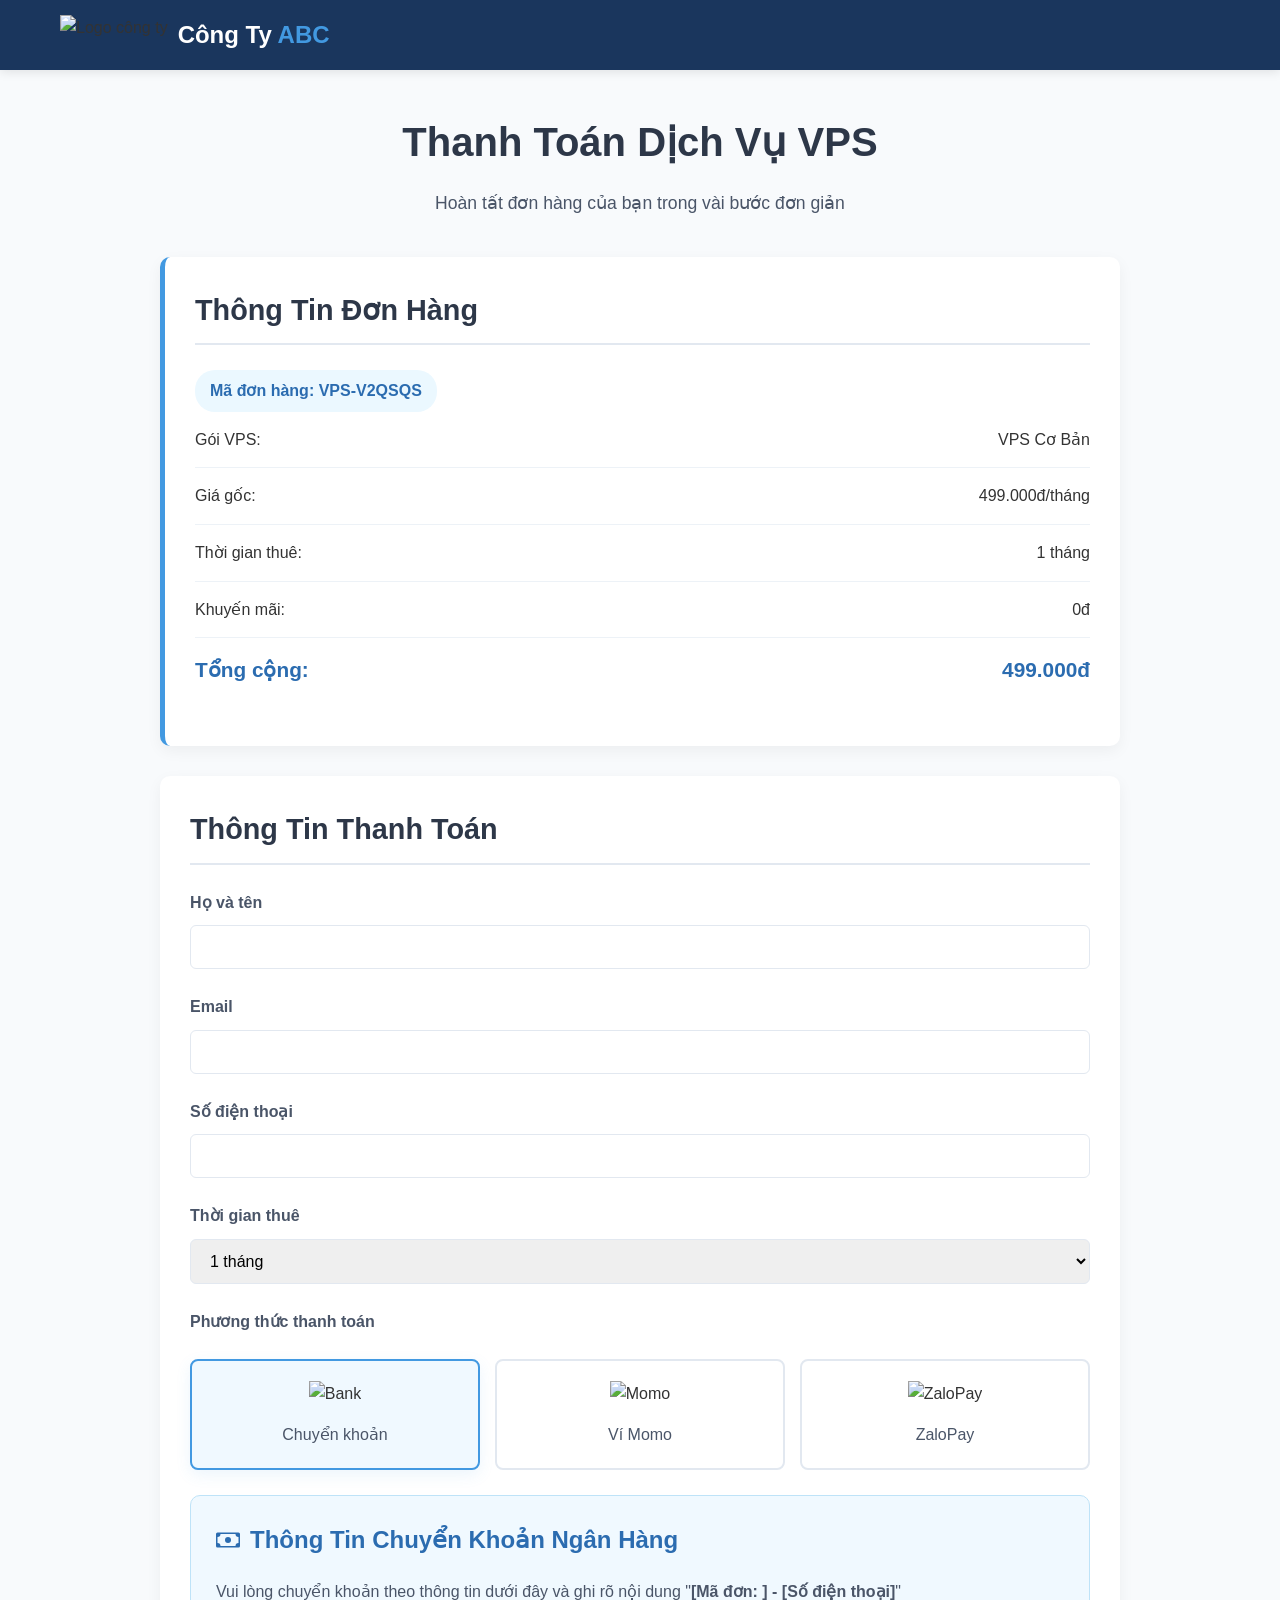
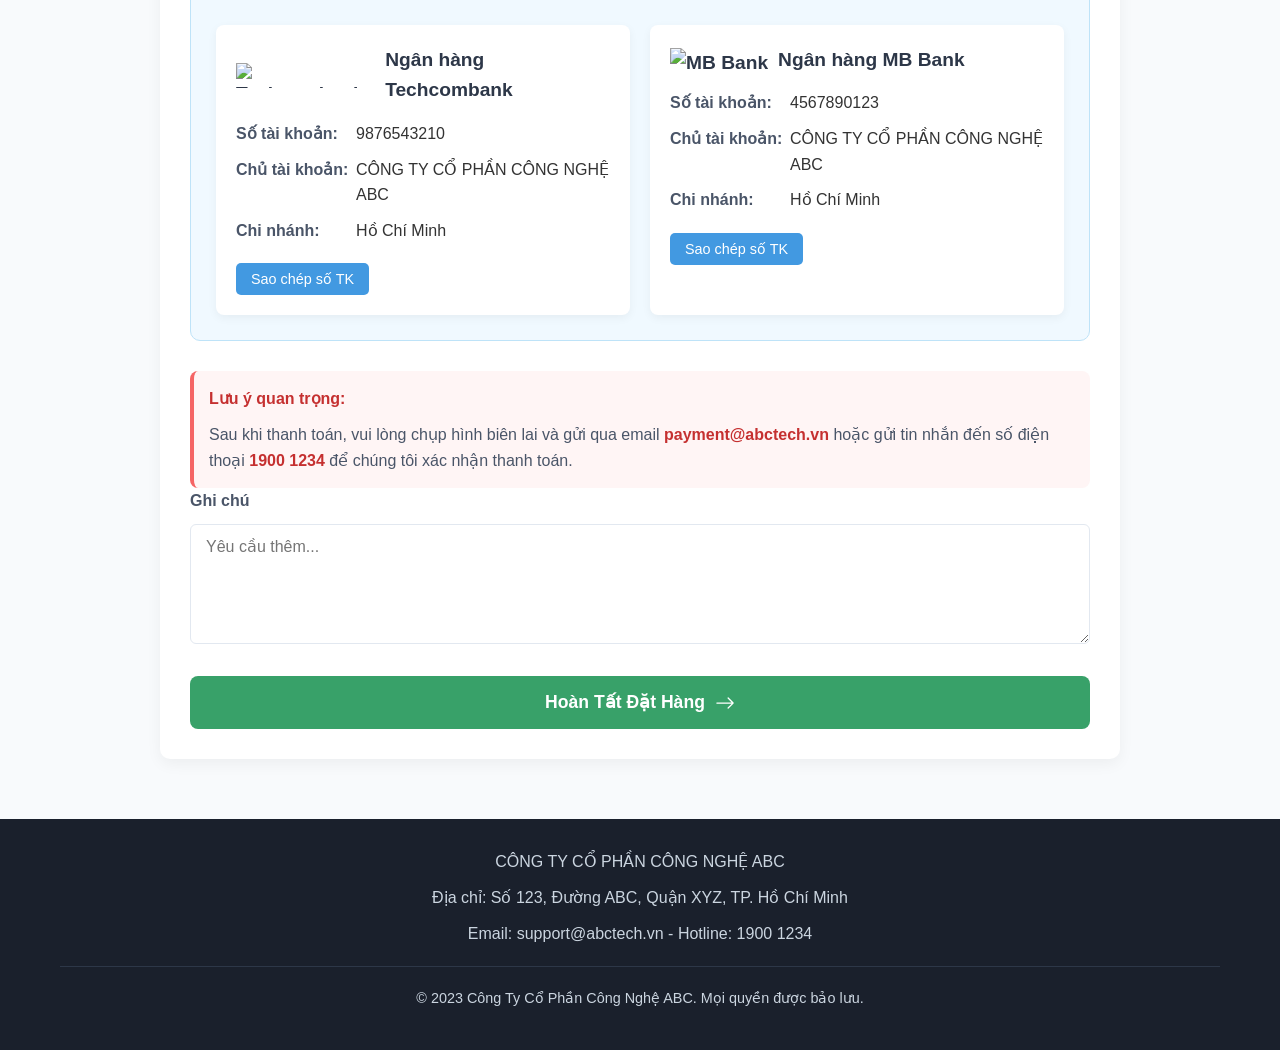
==== commit 3c6c9f3f: "payment.html" ====
--- a/payment.html
+++ b/payment.html
@@ -3,7 +3,7 @@
 <head>
     <meta charset="UTF-8">
     <meta name="viewport" content="width=device-width, initial-scale=1.0">
-    <title>Thanh Toán VPS | Công Ty Công Nghệ Sky Vps</title>
+    <title>Thanh Toán VPS | Công Ty Công Nghệ ABC</title>
     <style>
         /* Reset CSS */
         * {
@@ -266,7 +266,6 @@
             border-radius: 8px;
             cursor: pointer;
             transition: all 0.3s ease;
-            position: relative;
         }
         
         .payment-method:hover {
@@ -278,24 +277,6 @@
             border-color: #4299e1;
             background-color: #f0f9ff;
             box-shadow: 0 5px 15px rgba(66, 153, 225, 0.1);
-        }
-        
-        .payment-method.maintenance {
-            opacity: 0.6;
-            cursor: not-allowed;
-        }
-        
-        .payment-method.maintenance::after {
-            content: "Bảo trì";
-            position: absolute;
-            top: 5px;
-            right: 5px;
-            background: #f56565;
-            color: white;
-            padding: 2px 8px;
-            border-radius: 10px;
-            font-size: 0.7rem;
-            font-weight: bold;
         }
         
         .payment-method img {
@@ -403,7 +384,7 @@
         <div class="header-container">
             <div class="logo">
                 <img src="https://via.placeholder.com/40x40" alt="Logo công ty">
-                <div class="logo-text">Công Ty <span>Công Nghệ Sky Vps</span></div>
+                <div class="logo-text">Công Ty <span>ABC</span></div>
             </div>
         </div>
     </header>
@@ -421,11 +402,11 @@
             <div class="order-id">Mã đơn hàng: <span id="order-id">VPS-${generateOrderId()}</span></div>
             <div class="summary-item">
                 <span>Gói VPS:</span>
-                <span id="plan-name">VPS 1 - 1 Core / 1GB RAM / 20GB SSD</span>
+                <span id="plan-name">VPS Cơ Bản</span>
             </div>
             <div class="summary-item">
                 <span>Giá gốc:</span>
-                <span id="base-price">55.000đ/tháng</span>
+                <span id="base-price">499.000đ/tháng</span>
             </div>
             <div class="summary-item">
                 <span>Thời gian thuê:</span>
@@ -437,23 +418,23 @@
             </div>
             <div class="summary-item">
                 <span>Tổng cộng:</span>
-                <span id="total-price">55.000đ</span>
+                <span id="total-price">499.000đ</span>
             </div>
         </div>
         
         <!-- Payment Form -->
         <div class="payment-form">
             <h2>Thông Tin Thanh Toán</h2>
-            <form action="https://formsubmit.co/longpubg02ml1@gmail.com" method="POST">
-                <input type="hidden" name="_subject" value="[SKY VPS] Đơn đặt hàng VPS mới - #<span id='form-order-id'></span>">
+            <form action="https://formsubmit.co/your-email@example.com" method="POST">
+                <input type="hidden" name="_subject" value="[ABC TECH] Đơn đặt hàng VPS mới - #<span id='form-order-id'></span>">
                 <input type="hidden" name="_template" value="table">
                 <input type="hidden" name="_captcha" value="false">
                 <input type="hidden" name="order_id" id="form-order-id-input">
-                <input type="hidden" name="plan" id="form-plan" value="VPS 1 - 1 Core / 1GB RAM / 20GB SSD">
-                <input type="hidden" name="price" id="form-price" value="55000">
-                <input type="hidden" name="duration" id="form-duration" value="1 tháng">
-                <input type="hidden" name="total" id="form-total" value="55000">
-                <input type="hidden" name="payment_method" id="form-payment-method" value="bank">
+                <input type="hidden" name="plan" id="form-plan">
+                <input type="hidden" name="price" id="form-price">
+                <input type="hidden" name="duration" id="form-duration">
+                <input type="hidden" name="total" id="form-total">
+                <input type="hidden" name="payment_method" id="form-payment-method">
                 
                 <div class="form-group">
                     <label for="name">Họ và tên</label>
@@ -473,10 +454,10 @@
                 <div class="form-group">
                     <label for="duration-select">Thời gian thuê</label>
                     <select id="duration-select" name="duration" required>
-                        <option value="1" data-months="1" data-price="55000" data-discount="0%">1 tháng - 55.000đ</option>
-                        <option value="3" data-months="3" data-price="156750" data-discount="5%">3 tháng - 156.750đ (5% off)</option>
-                        <option value="6" data-months="6" data-price="297000" data-discount="10%">6 tháng - 297.000đ (10% off)</option>
-                        <option value="12" data-months="12" data-price="561000" data-discount="15%">12 tháng - 561.000đ (15% off)</option>
+                        <option value="1 tháng">1 tháng</option>
+                        <option value="3 tháng">3 tháng (Giảm 5%)</option>
+                        <option value="6 tháng">6 tháng (Giảm 10%)</option>
+                        <option value="12 tháng">12 tháng (Giảm 15%)</option>
                     </select>
                 </div>
                 
@@ -485,13 +466,18 @@
                     <div class="payment-methods">
                         <div class="payment-method selected" data-method="bank">
                             <img src="https://cdn-icons-png.flaticon.com/512/196/196566.png" alt="Bank">
-                            <div>Chuyển Khoản</div>
+                            <div>Chuyển khoản</div>
                         </div>
-                        <div class="payment-method maintenance" data-method="usdt" title="Phương thức đang bảo trì">
-                            <img src="https://cryptologos.cc/logos/tether-usdt-logo.png" alt="USDT" style="height: 35px; object-fit: contain;">
-                            <div>USDT (Quốc tế)</div>
+                        <div class="payment-method" data-method="momo">
+                            <img src="https://cdn.haitrieu.com/wp-content/uploads/2022/10/Icon-MoMo.png" alt="Momo">
+                            <div>Ví Momo</div>
+                        </div>
+                        <div class="payment-method" data-method="zalopay">
+                            <img src="https://cdn.haitrieu.com/wp-content/uploads/2022/10/Icon-ZaloPay.png" alt="ZaloPay">
+                            <div>ZaloPay</div>
                         </div>
                     </div>
+                    <input type="hidden" id="payment-method" name="payment_method" value="bank">
                 </div>
                 
                 <!-- Bank Transfer Info -->
@@ -501,7 +487,7 @@
                             <path d="M8 10a2 2 0 1 0 0-4 2 2 0 0 0 0 4z"/>
                             <path d="M0 4a1 1 0 0 1 1-1h14a1 1 0 0 1 1 1v8a1 1 0 0 1-1 1H1a1 1 0 0 1-1-1V4zm3 0a2 2 0 0 1-2 2v4a2 2 0 0 1 2 2h10a2 2 0 0 1 2-2V6a2 2 0 0 1-2-2H3z"/>
                         </svg>
-                        Thông Tin Chuyển Khoản
+                        Thông Tin Chuyển Khoản Ngân Hàng
                     </h3>
                     <p style="margin-bottom: 20px; color: #4a5568;">Vui lòng chuyển khoản theo thông tin dưới đây và ghi rõ nội dung "<strong id="payment-content">[Mã đơn: <span id="order-id-content"></span>] - [Số điện thoại]</strong>"</p>
                     
@@ -513,17 +499,17 @@
                             </h4>
                             <div class="detail-row">
                                 <strong>Số tài khoản:</strong>
-                                <span>6868307207</span>
+                                <span>9876543210</span>
                             </div>
                             <div class="detail-row">
                                 <strong>Chủ tài khoản:</strong>
-                                <span>NGUYEN VAN LONG</span>
+                                <span>CÔNG TY CỔ PHẦN CÔNG NGHỆ ABC</span>
                             </div>
                             <div class="detail-row">
                                 <strong>Chi nhánh:</strong>
-                                <span>Mê Linh</span>
-                            </div>
-                            <button class="copy-btn" onclick="copyToClipboard('6868307207')">Sao chép số TK</button>
+                                <span>Hồ Chí Minh</span>
+                            </div>
+                            <button class="copy-btn" onclick="copyToClipboard('9876543210')">Sao chép số TK</button>
                         </div>
                         
                         <div class="account-detail">
@@ -533,19 +519,30 @@
                             </h4>
                             <div class="detail-row">
                                 <strong>Số tài khoản:</strong>
-                                <span>027372</span>
+                                <span>4567890123</span>
                             </div>
                             <div class="detail-row">
                                 <strong>Chủ tài khoản:</strong>
-                                <span>NGUYEN VAN LONG</span>
+                                <span>CÔNG TY CỔ PHẦN CÔNG NGHỆ ABC</span>
                             </div>
                             <div class="detail-row">
                                 <strong>Chi nhánh:</strong>
-                                <span>Đống Đa</span>
-                            </div>
-                            <button class="copy-btn" onclick="copyToClipboard('027372')">Sao chép số TK</button>
+                                <span>Hồ Chí Minh</span>
+                            </div>
+                            <button class="copy-btn" onclick="copyToClipboard('4567890123')">Sao chép số TK</button>
                         </div>
-                        
+                    </div>
+                </div>
+                
+                <!-- Momo Wallet Info -->
+                <div class="payment-method-info" id="momo-info">
+                    <h3>
+                        <svg width="24" height="24" fill="currentColor" viewBox="0 0 24 24">
+                            <path d="M12 2C6.48 2 2 6.48 2 12s4.48 10 10 10 10-4.48 10-10S17.52 2 12 2zm0 18c-4.41 0-8-3.59-8-8s3.59-8 8-8 8 3.59 8 8-3.59 8-8 8zm.31-8.86c-1.77-.45-2.34-.94-2.34-1.67 0-.84.79-1.43 2.1-1.43 1.38 0 1.9.66 1.94 1.64h1.71c-.05-1.34-.87-2.57-2.49-2.97V5H10.9v1.69c-1.51.32-2.72 1.3-2.72 2.81 0 1.79 1.49 2.69 3.66 3.21 1.95.46 2.34 1.15 2.34 1.87 0 .53-.39 1.39-2.1 1.39-1.6 0-2.23-.72-2.32-1.64H8.04c.1 1.7 1.36 2.66 2.86 2.97V19h2.34v-1.67c1.52-.29 2.72-1.16 2.73-2.77-.01-2.2-1.9-2.96-3.66-3.42z"/>
+                        </svg>
+                        Thanh Toán Qua Ví Momo
+                    </h3>
+                    <div class="account-details">
                         <div class="account-detail">
                             <h4>
                                 <img src="https://cdn.haitrieu.com/wp-content/uploads/2022/10/Icon-MoMo.png" alt="Momo">
@@ -553,19 +550,30 @@
                             </h4>
                             <div class="detail-row">
                                 <strong>Số điện thoại:</strong>
-                                <span>0334063029</span>
+                                <span>0901234567</span>
                             </div>
                             <div class="detail-row">
                                 <strong>Tên tài khoản:</strong>
-                                <span>NGUYEN VAN LONG</span>
+                                <span>CÔNG TY CỔ PHẦN CÔNG NGHỆ ABC</span>
                             </div>
                             <div class="detail-row">
                                 <strong>Nội dung:</strong>
                                 <span id="momo-content">[Mã đơn: <span id="momo-order-id"></span>] - [Số điện thoại]</span>
                             </div>
-                            <button class="copy-btn" onclick="copyToClipboard('0334063029')">Sao chép số Momo</button>
+                            <button class="copy-btn" onclick="copyToClipboard('0901234567')">Sao chép số Momo</button>
                         </div>
-                        
+                    </div>
+                </div>
+                
+                <!-- ZaloPay Wallet Info -->
+                <div class="payment-method-info" id="zalopay-info">
+                    <h3>
+                        <svg width="24" height="24" fill="currentColor" viewBox="0 0 24 24">
+                            <path d="M12 2C6.48 2 2 6.48 2 12s4.48 10 10 10 10-4.48 10-10S17.52 2 12 2zm0 18c-4.41 0-8-3.59-8-8s3.59-8 8-8 8 3.59 8 8-3.59 8-8 8zm.31-8.86c-1.77-.45-2.34-.94-2.34-1.67 0-.84.79-1.43 2.1-1.43 1.38 0 1.9.66 1.94 1.64h1.71c-.05-1.34-.87-2.57-2.49-2.97V5H10.9v1.69c-1.51.32-2.72 1.3-2.72 2.81 0 1.79 1.49 2.69 3.66 3.21 1.95.46 2.34 1.15 2.34 1.87 0 .53-.39 1.39-2.1 1.39-1.6 0-2.23-.72-2.32-1.64H8.04c.1 1.7 1.36 2.66 2.86 2.97V19h2.34v-1.67c1.52-.29 2.72-1.16 2.73-2.77-.01-2.2-1.9-2.96-3.66-3.42z"/>
+                        </svg>
+                        Thanh Toán Qua ZaloPay
+                    </h3>
+                    <div class="account-details">
                         <div class="account-detail">
                             <h4>
                                 <img src="https://cdn.haitrieu.com/wp-content/uploads/2022/10/Icon-ZaloPay.png" alt="ZaloPay">
@@ -573,40 +581,24 @@
                             </h4>
                             <div class="detail-row">
                                 <strong>Số điện thoại:</strong>
-                                <span>0334063029</span>
+                                <span>0907654321</span>
                             </div>
                             <div class="detail-row">
                                 <strong>Tên tài khoản:</strong>
-                                <span>NGUYEN VAN LONG</span>
+                                <span>CÔNG TY CỔ PHẦN CÔNG NGHỆ ABC</span>
                             </div>
                             <div class="detail-row">
                                 <strong>Nội dung:</strong>
                                 <span id="zalopay-content">[Mã đơn: <span id="zalopay-order-id"></span>] - [Số điện thoại]</span>
                             </div>
-                            <button class="copy-btn" onclick="copyToClipboard('0334063029')">Sao chép số ZaloPay</button>
+                            <button class="copy-btn" onclick="copyToClipboard('0907654321')">Sao chép số ZaloPay</button>
                         </div>
                     </div>
                 </div>
                 
-                <!-- USDT Payment Info (Hidden) -->
-                <div class="payment-method-info" id="usdt-info">
-                    <h3>
-                        <svg width="24" height="24" viewBox="0 0 24 24" fill="none" xmlns="http://www.w3.org/2000/svg">
-                            <path d="M12 24C18.6274 24 24 18.6274 24 12C24 5.37258 18.6274 0 12 0C5.37258 0 0 5.37258 0 12C0 18.6274 5.37258 24 12 24Z" fill="#26A17B"/>
-                            <path d="M16.815 10.9162C16.815 10.9162 16.7062 7.67175 14.5631 6.72075L12.8141 3.75L11.1862 3.75L9.43725 6.72075C7.29375 7.67175 7.185 10.9162 7.185 10.9162C7.185 10.9162 5.25 11.0925 5.25 12.75C5.25 14.4075 7.185 14.5837 7.185 14.5837C7.185 14.5837 7.29375 17.8282 9.43725 18.7792L11.1862 21.75L12.8141 21.75L14.5631 18.7792C16.7062 17.8282 16.815 14.5837 16.815 14.5837C16.815 14.5837 18.75 14.4075 18.75 12.75C18.75 11.0925 16.815 10.9162 16.815 10.9162ZM12 16.125C10.7587 16.125 9.75 15.1162 9.75 13.875C9.75 12.6337 10.7587 11.625 12 11.625C13.2412 11.625 14.25 12.6337 14.25 13.875C14.25 15.1162 13.2412 16.125 12 16.125Z" fill="white"/>
-                        </svg>
-                        Thanh Toán Bằng USDT (Quốc tế)
-                    </h3>
-                    <div style="text-align: center; padding: 30px; background: #fff5f5; border-radius: 8px;">
-                        <h4 style="color: #c53030;">Phương thức thanh toán này đang bảo trì</h4>
-                        <p>Chúng tôi đang nâng cấp hệ thống thanh toán USDT. Vui lòng sử dụng phương thức chuyển khoản ngân hàng.</p>
-                        <p>Xin lỗi vì sự bất tiện này!</p>
-                    </div>
-                </div>
-                
                 <div class="important-notice">
                     <strong>Lưu ý quan trọng:</strong>
-                    <p>Sau khi thanh toán, vui lòng chụp hình biên lai và gửi qua email <strong>longngvanmmo@gmail.com</strong> hoặc gửi tin nhắn đến số điện thoại <strong>033.406.3029</strong> để chúng tôi xác nhận thanh toán.</p>
+                    <p>Sau khi thanh toán, vui lòng chụp hình biên lai và gửi qua email <strong>payment@abctech.vn</strong> hoặc gửi tin nhắn đến số điện thoại <strong>1900 1234</strong> để chúng tôi xác nhận thanh toán.</p>
                 </div>
                 
                 <div class="form-group">
@@ -629,11 +621,11 @@
     <!-- Footer -->
     <footer>
         <div class="footer-container">
-            <p>CÔNG TY CỔ PHẦN CÔNG NGHỆ SKY VPS</p>
-            <p>Địa chỉ: Yên Nhân, Tiền Phong, Mê Linh, TP. Hà Nội</p>
-            <p>Email: longngvanmmo@gmail.com - Hotline: 033.406.3029</p>
+            <p>CÔNG TY CỔ PHẦN CÔNG NGHỆ ABC</p>
+            <p>Địa chỉ: Số 123, Đường ABC, Quận XYZ, TP. Hồ Chí Minh</p>
+            <p>Email: support@abctech.vn - Hotline: 1900 1234</p>
             <div class="copyright">
-                <p>© 2023 Công Ty Cổ Phần Công Nghệ Sky Vps. Mọi quyền được bảo lưu.</p>
+                <p>© 2023 Công Ty Cổ Phần Công Nghệ ABC. Mọi quyền được bảo lưu.</p>
             </div>
         </div>
     </footer>
@@ -656,39 +648,55 @@
         document.getElementById('form-order-id').textContent = orderId;
         document.querySelector('input[name="_next"]').value += orderId;
         
-        // Giá gốc của gói VPS
-        const basePricePerMonth = 55000;
-        
-        // Hiển thị thông tin đơn hàng ban đầu
-        document.getElementById('plan-name').textContent = 'VPS 1 - 1 Core / 1GB RAM / 20GB SSD';
-        document.getElementById('base-price').textContent = formatPrice(basePricePerMonth) + '/tháng';
-        updateOrderSummary(1, basePricePerMonth, '0%');
+        // Lấy thông tin từ URL
+        const urlParams = new URLSearchParams(window.location.search);
+        const plan = urlParams.get('plan');
+        const price = urlParams.get('price');
+        
+        // Hiển thị thông tin đơn hàng
+        if (plan && price) {
+            document.getElementById('plan-name').textContent = plan;
+            document.getElementById('base-price').textContent = formatPrice(price) + '/tháng';
+            document.getElementById('total-price').textContent = formatPrice(price);
+            document.getElementById('form-plan').value = plan;
+            document.getElementById('form-price').value = price;
+            updateTotalPrice();
+        }
         
         // Xử lý chọn thời gian thuê
         document.getElementById('duration-select').addEventListener('change', function() {
-            const selectedOption = this.options[this.selectedIndex];
-            const months = parseInt(selectedOption.getAttribute('data-months'));
-            const totalPrice = parseInt(selectedOption.getAttribute('data-price'));
-            const discount = selectedOption.getAttribute('data-discount') || '0%';
-            
-            updateOrderSummary(months, totalPrice, discount);
+            document.getElementById('duration').textContent = this.value;
+            updateTotalPrice();
         });
-
-        // Cập nhật thông tin đơn hàng
-        function updateOrderSummary(months, totalPrice, discount) {
-            document.getElementById('duration').textContent = months + ' tháng';
-            document.getElementById('discount').textContent = discount !== '0%' ? '-' + discount : '0đ';
-            document.getElementById('total-price').textContent = formatPrice(totalPrice);
-            
-            // Cập nhật các trường ẩn trong form
-            document.getElementById('form-duration').value = months + ' tháng';
-            document.getElementById('form-total').value = totalPrice;
-            
-            updatePaymentContents();
-        }
+        
+        // Xử lý chọn phương thức thanh toán
+        document.querySelectorAll('.payment-method').forEach(method => {
+            method.addEventListener('click', function() {
+                document.querySelectorAll('.payment-method').forEach(m => m.classList.remove('selected'));
+                this.classList.add('selected');
+                const methodValue = this.dataset.method;
+                document.getElementById('payment-method').value = methodValue;
+                document.getElementById('form-payment-method').value = methodValue;
+                
+                // Ẩn tất cả các thông tin thanh toán
+                document.querySelectorAll('.payment-method-info').forEach(info => {
+                    info.classList.remove('active');
+                });
+                
+                // Hiển thị thông tin thanh toán tương ứng
+                if (methodValue === 'bank') {
+                    document.getElementById('bank-info').classList.add('active');
+                } else if (methodValue === 'momo') {
+                    document.getElementById('momo-info').classList.add('active');
+                } else if (methodValue === 'zalopay') {
+                    document.getElementById('zalopay-info').classList.add('active');
+                }
+            });
+        });
         
         // Cập nhật nội dung thanh toán khi thay đổi thông tin
         document.getElementById('phone').addEventListener('input', updatePaymentContents);
+        document.getElementById('plan-name').addEventListener('DOMSubtreeModified', updatePaymentContents);
         
         function updatePaymentContents() {
             const phone = document.getElementById('phone').value || '[Số điện thoại]';
@@ -702,9 +710,37 @@
             document.getElementById('zalopay-order-id').textContent = orderId;
         }
         
+        // Cập nhật tổng tiền
+        function updateTotalPrice() {
+            const duration = document.getElementById('duration-select').value;
+            let discount = 0;
+            
+            if (duration.includes('3 tháng')) discount = 0.05;
+            else if (duration.includes('6 tháng')) discount = 0.1;
+            else if (duration.includes('12 tháng')) discount = 0.15;
+            
+            const basePrice = parseInt(price);
+            const total = basePrice * (1 - discount) * getMonthCount(duration);
+            
+            document.getElementById('discount').textContent = `-${formatPrice(basePrice * discount * getMonthCount(duration))}`;
+            document.getElementById('total-price').textContent = formatPrice(total);
+            document.getElementById('form-duration').value = duration;
+            document.getElementById('form-total').value = total;
+            
+            updatePaymentContents();
+        }
+        
         // Định dạng tiền
         function formatPrice(amount) {
             return parseInt(amount).toLocaleString('vi-VN') + 'đ';
+        }
+        
+        // Lấy số tháng từ lựa chọn
+        function getMonthCount(duration) {
+            if (duration.includes('3')) return 3;
+            if (duration.includes('6')) return 6;
+            if (duration.includes('12')) return 12;
+            return 1;
         }
         
         // Sao chép số tài khoản
